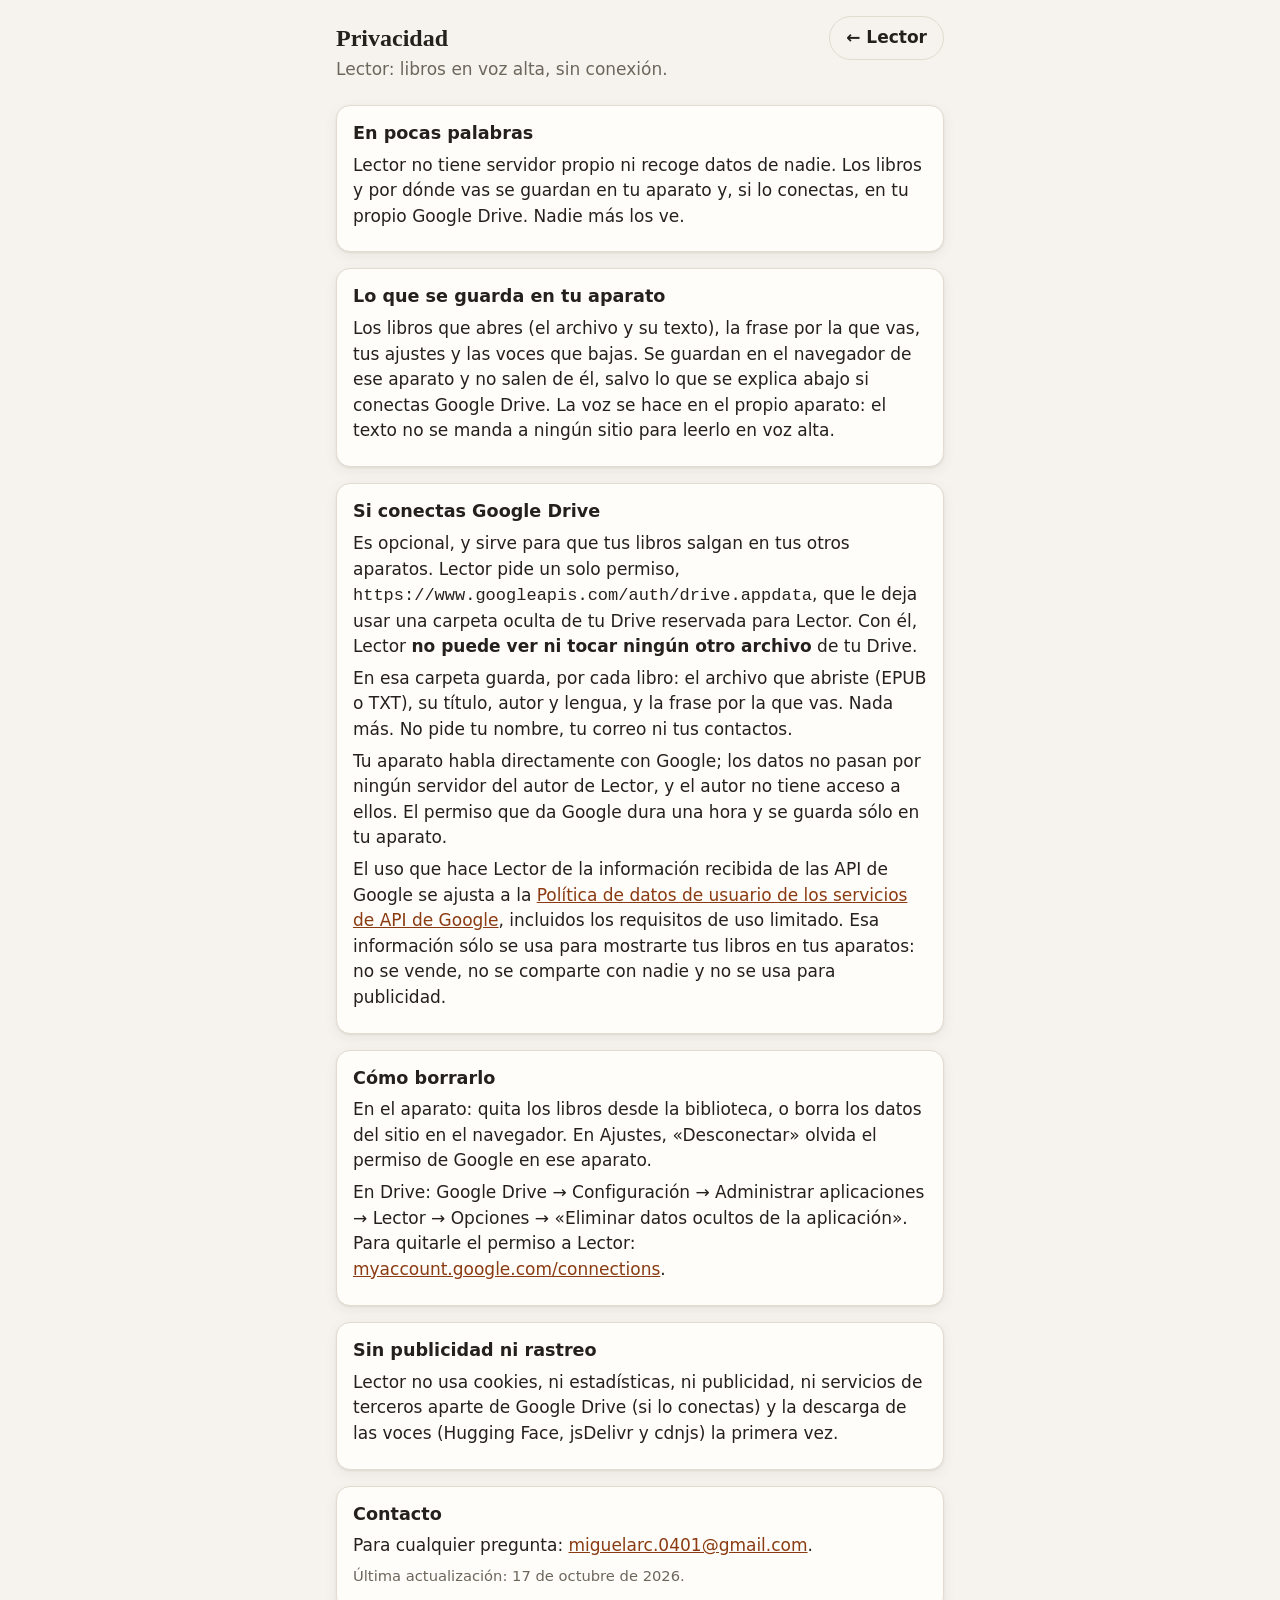
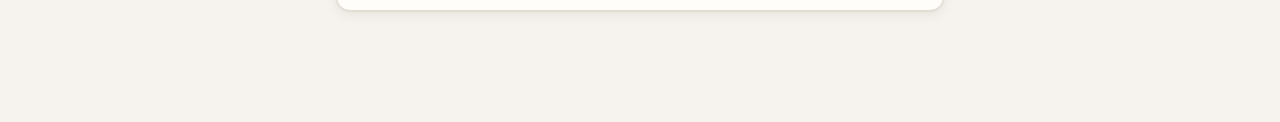
==== app/privacidad.html @ 2fb857d0 "Pagina de privacidad, para publicar la app en Google Cloud Co-Authored-By: Claude Opus 5.5 <noreply@" ====
<!doctype html>
<html lang="es">
<head>
  <meta charset="utf-8">
  <meta name="viewport" content="width=device-width, initial-scale=1, viewport-fit=cover">
  <meta name="theme-color" content="#8a3b12">
  <title>Lector · Privacidad</title>
  <link rel="icon" href="icono.svg" type="image/svg+xml">
  <link rel="stylesheet" href="estilos.css">
  <style>code { overflow-wrap: anywhere; } .portadilla .boton { white-space: nowrap; }</style>
</head>
<body>
<main>
  <header class="portadilla"><div><h1>Privacidad</h1>
    <p class="sub">Lector: libros en voz alta, sin conexión.</p></div>
    <a class="boton" href="./">← Lector</a></header>

  <section class="tarjeta">
    <h2>En pocas palabras</h2>
    <p>Lector no tiene servidor propio ni recoge datos de nadie. Los libros y por
      dónde vas se guardan en tu aparato y, si lo conectas, en tu propio Google
      Drive. Nadie más los ve.</p>
  </section>

  <section class="tarjeta">
    <h2>Lo que se guarda en tu aparato</h2>
    <p>Los libros que abres (el archivo y su texto), la frase por la que vas, tus
      ajustes y las voces que bajas. Se guardan en el navegador de ese aparato y
      no salen de él, salvo lo que se explica abajo si conectas Google Drive.
      La voz se hace en el propio aparato: el texto no se manda a ningún sitio
      para leerlo en voz alta.</p>
  </section>

  <section class="tarjeta">
    <h2>Si conectas Google Drive</h2>
    <p>Es opcional, y sirve para que tus libros salgan en tus otros aparatos.
      Lector pide un solo permiso,
      <code>https://www.googleapis.com/auth/drive.appdata</code>, que le deja
      usar una carpeta oculta de tu Drive reservada para Lector. Con él,
      Lector <b>no puede ver ni tocar ningún otro archivo</b> de tu Drive.</p>
    <p>En esa carpeta guarda, por cada libro: el archivo que abriste (EPUB o
      TXT), su título, autor y lengua, y la frase por la que vas. Nada más. No
      pide tu nombre, tu correo ni tus contactos.</p>
    <p>Tu aparato habla directamente con Google; los datos no pasan por ningún
      servidor del autor de Lector, y el autor no tiene acceso a ellos. El
      permiso que da Google dura una hora y se guarda sólo en tu aparato.</p>
    <p>El uso que hace Lector de la información recibida de las API de Google
      se ajusta a la
      <a href="https://developers.google.com/terms/api-services-user-data-policy">Política
      de datos de usuario de los servicios de API de Google</a>, incluidos los
      requisitos de uso limitado. Esa información sólo se usa para mostrarte
      tus libros en tus aparatos: no se vende, no se comparte con nadie y no se
      usa para publicidad.</p>
  </section>

  <section class="tarjeta">
    <h2>Cómo borrarlo</h2>
    <p>En el aparato: quita los libros desde la biblioteca, o borra los datos del
      sitio en el navegador. En Ajustes, «Desconectar» olvida el permiso de
      Google en ese aparato.</p>
    <p>En Drive: Google Drive → Configuración → Administrar aplicaciones →
      Lector → Opciones → «Eliminar datos ocultos de la aplicación». Para
      quitarle el permiso a Lector:
      <a href="https://myaccount.google.com/connections">myaccount.google.com/connections</a>.</p>
  </section>

  <section class="tarjeta">
    <h2>Sin publicidad ni rastreo</h2>
    <p>Lector no usa cookies, ni estadísticas, ni publicidad, ni servicios de
      terceros aparte de Google Drive (si lo conectas) y la descarga de las voces
      (Hugging Face, jsDelivr y cdnjs) la primera vez.</p>
  </section>

  <section class="tarjeta">
    <h2>Contacto</h2>
    <p>Para cualquier pregunta: <a href="mailto:miguelarc.0401@gmail.com">miguelarc.0401@gmail.com</a>.</p>
    <p class="nota">Última actualización: 17 de octubre de 2026.</p>
  </section>
</main>
</body>
</html>
---- app/estilos.css ----
/* Lector — estilos comunes. Pensados para el teléfono primero: mandos
 * grandes, una columna, y el texto que suena bien a la vista. */

:root {
  --fondo: #f6f3ee;
  --papel: #fffdf9;
  --tinta: #24211d;
  --tenue: #6d665c;
  --linea: #e2dbd0;
  --acento: #8a3b12;
  --acento-suave: #f3e3d6;
  --bien: #2e6b3a;
  --mal: #a1301f;
  --sombra: 0 1px 2px rgba(40, 30, 20, .08), 0 4px 14px rgba(40, 30, 20, .06);
  color-scheme: light;
}

@media (prefers-color-scheme: dark) {
  :root:not([data-theme="light"]) {
    --fondo: #171513;
    --papel: #211e1b;
    --tinta: #ece6dc;
    --tenue: #a39a8d;
    --linea: #3a352f;
    --acento: #e59a68;
    --acento-suave: #3b2a1f;
    --bien: #7cc28a;
    --mal: #f08a78;
    --sombra: none;
    color-scheme: dark;
  }
}

:root[data-theme="dark"] {
  --fondo: #171513;
  --papel: #211e1b;
  --tinta: #ece6dc;
  --tenue: #a39a8d;
  --linea: #3a352f;
  --acento: #e59a68;
  --acento-suave: #3b2a1f;
  --bien: #7cc28a;
  --mal: #f08a78;
  --sombra: none;
  color-scheme: dark;
}

* { box-sizing: border-box; }

html { -webkit-text-size-adjust: 100%; }

body {
  margin: 0;
  background: var(--fondo);
  color: var(--tinta);
  font: 17px/1.5 system-ui, -apple-system, "Segoe UI", Roboto, sans-serif;
}

main {
  max-width: 40rem;
  margin: 0 auto;
  padding: 1rem 1rem 6rem;
}

h1 {
  font: 600 1.5rem/1.2 Georgia, "Times New Roman", serif;
  margin: .5rem 0 .25rem;
}

h2 {
  font: 600 1.1rem/1.3 system-ui, sans-serif;
  margin: 0 0 .5rem;
}

p { margin: .4rem 0; }

a { color: var(--acento); }

.sub { color: var(--tenue); margin-top: 0; }

.tarjeta {
  background: var(--papel);
  border: 1px solid var(--linea);
  border-radius: 14px;
  padding: 1rem;
  margin: 1rem 0;
  box-shadow: var(--sombra);
}

.nota { color: var(--tenue); font-size: .92rem; }

label.campo {
  display: block;
  font-size: .9rem;
  color: var(--tenue);
  margin: .6rem 0 .2rem;
}

select, textarea, input[type="text"] {
  width: 100%;
  font: inherit;
  color: inherit;
  background: var(--fondo);
  border: 1px solid var(--linea);
  border-radius: 10px;
  padding: .55rem .7rem;
}

textarea { min-height: 7rem; resize: vertical; }

.botones {
  display: flex;
  flex-wrap: wrap;
  gap: .5rem;
  margin-top: .75rem;
}

button, a.boton, label.boton {
  display: inline-flex;
  align-items: center;
  text-decoration: none;
  font: inherit;
  font-weight: 600;
  min-height: 44px;
  padding: .5rem 1rem;
  border-radius: 999px;
  border: 1px solid var(--linea);
  background: var(--fondo);
  color: var(--tinta);
  cursor: pointer;
}

button.principal, a.boton.principal, label.boton.principal {
  background: var(--acento);
  border-color: var(--acento);
  color: var(--papel);
}

button:disabled { opacity: .45; cursor: default; }

button:focus-visible, select:focus-visible, textarea:focus-visible {
  outline: 3px solid var(--acento);
  outline-offset: 2px;
}

.barra {
  height: 8px;
  border-radius: 4px;
  background: var(--linea);
  overflow: hidden;
  margin: .5rem 0;
}

.barra > div {
  height: 100%;
  width: 0;
  background: var(--acento);
  transition: width .2s;
}

.ahora {
  font: 1.15rem/1.55 Georgia, "Times New Roman", serif;
  background: var(--acento-suave);
  border-radius: 10px;
  padding: .75rem .9rem;
  margin: .75rem 0;
  min-height: 3.2em;
}

.cifras {
  display: grid;
  grid-template-columns: repeat(2, minmax(0, 1fr));
  gap: .5rem;
  margin: .5rem 0;
}

.cifra {
  border: 1px solid var(--linea);
  border-radius: 10px;
  padding: .5rem .65rem;
}

.cifra b {
  display: block;
  font-size: 1.15rem;
  font-variant-numeric: tabular-nums;
}

.cifra span { color: var(--tenue); font-size: .82rem; }

.bien { color: var(--bien); }
.mal { color: var(--mal); }

.romanos { list-style: none; padding: 0; margin: 0; font-size: .95rem; }
.romanos li { padding: .35rem 0; border-bottom: 1px solid var(--linea); cursor: pointer; }

pre.informe {
  white-space: pre-wrap;
  word-break: break-word;
  font: .85rem/1.45 ui-monospace, "Cascadia Mono", Consolas, monospace;
  background: var(--fondo);
  border: 1px solid var(--linea);
  border-radius: 10px;
  padding: .75rem;
  margin: .5rem 0;
}

ol.pasos { padding-left: 1.3rem; margin: .4rem 0; }
ol.pasos li { margin: .2rem 0; }

[hidden] { display: none !important; }

/* ------------------------------------------------------------- la app */

input[type="text"]:focus-visible, a.boton:focus-visible {
  outline: 3px solid var(--acento);
  outline-offset: 2px;
}

button.icono, a.boton.icono {
  min-width: 44px;
  justify-content: center;
  padding: .5rem;
  font-size: 1.2rem;
  line-height: 1;
}

label.boton { cursor: pointer; }

.portadilla {
  display: flex;
  align-items: flex-start;
  justify-content: space-between;
  gap: .75rem;
}

/* La biblioteca */

.fichas { list-style: none; margin: 1rem 0; padding: 0; }

.ficha {
  display: flex;
  align-items: stretch;
  background: var(--papel);
  border: 1px solid var(--linea);
  border-radius: 14px;
  margin: .6rem 0;
  box-shadow: var(--sombra);
  overflow: hidden;
}

.ficha a.libro {
  flex: 1;
  min-width: 0;
  display: flex;
  gap: .8rem;
  padding: .7rem;
  color: inherit;
  text-decoration: none;
}

.tapa {
  flex: none;
  width: 56px;
  height: 80px;
  border-radius: 6px;
  overflow: hidden;
  background: var(--acento-suave);
  display: grid;
  place-items: center;
  color: var(--acento);
  font: 600 1.6rem Georgia, serif;
}

.tapa img { width: 100%; height: 100%; object-fit: cover; }

.datos { min-width: 0; display: flex; flex-direction: column; }
.datos b { overflow-wrap: anywhere; }
.datos .barra { height: 5px; margin: .4rem 0 .2rem; }

.vivo { color: var(--acento); font-weight: 600; }

.ficha .quita {
  border: 0;
  border-left: 1px solid var(--linea);
  border-radius: 0;
  background: none;
  color: var(--tenue);
  font-size: 1.3rem;
  min-width: 48px;
  justify-content: center;
}

/* La nube, debajo de «Abrir un libro» */

.nube {
  display: flex;
  align-items: center;
  justify-content: space-between;
  gap: .6rem;
  margin: .4rem 0;
}
.nube span { font-size: .92rem; }
.nube button { flex: none; }
.nube[hidden] { display: none; }

/* El libro */

.cabeza {
  position: sticky;
  top: 0;
  z-index: 2;
  display: flex;
  align-items: center;
  gap: .5rem;
  padding: .5rem .75rem;
  padding-top: max(.5rem, env(safe-area-inset-top));
  background: var(--fondo);
  border-bottom: 1px solid var(--linea);
}

.cabeza .rotulos {
  flex: 1;
  min-width: 0;
  display: flex;
  flex-direction: column;
  line-height: 1.25;
}

.cabeza .rotulos > * {
  white-space: nowrap;
  overflow: hidden;
  text-overflow: ellipsis;
}

main.lectura { padding-bottom: 9rem; }

.texto {
  font: 1.15rem/1.65 Georgia, "Times New Roman", serif;
  hyphens: auto;
  -webkit-tap-highlight-color: transparent;
}

.texto p { margin: 0 0 .9em; cursor: pointer; }

.texto h2, .texto h3, .texto h4 {
  font-family: Georgia, "Times New Roman", serif;
  line-height: 1.3;
  margin: 1.6em 0 .7em;
  cursor: pointer;
}

.texto h2 { font-size: 1.45rem; text-align: center; }
.texto h3 { font-size: 1.25rem; }
.texto h4 { font-size: 1.1rem; }

/* Las notas al pie, detrás del párrafo que las llama: más pequeñas y al
 * margen, como en el libro. Sólo se ven cuando se leen. */
.texto p.nota-pie {
  font-size: .85em;
  line-height: 1.5;
  color: var(--tenue);
  margin: -.4em 0 .9em .9em;
  padding-left: .7em;
  border-left: 2px solid var(--linea);
}

.cabeza .boton[aria-pressed="true"] {
  background: var(--acento-suave);
  border-color: var(--acento);
}

.texto [data-i] {
  scroll-margin-top: 5rem;
  border-radius: 4px;
  transition: box-shadow .2s;
}

.texto .sonando { box-shadow: -.6rem 0 0 -.35rem var(--acento); }

::highlight(suena) {
  background-color: var(--acento-suave);
  color: var(--tinta);
}

button.tramo {
  display: flex;
  width: 100%;
  justify-content: center;
  margin: 1.5rem 0;
  border-radius: 12px;
  font-weight: 500;
  color: var(--acento);
}

.mandos {
  position: fixed;
  left: 0;
  right: 0;
  bottom: 0;
  z-index: 2;
  background: var(--papel);
  border-top: 1px solid var(--linea);
  padding: .4rem 1rem;
  padding-bottom: max(.6rem, env(safe-area-inset-bottom));
  text-align: center;
}

.mandos p { margin: 0 0 .3rem; min-height: 1.2em; font-size: .88rem; }
.mandos p:empty { display: none; }

.mandos .fila {
  display: flex;
  justify-content: center;
  align-items: center;
  gap: 1.5rem;
}

.mandos button {
  min-width: 52px;
  min-height: 52px;
  justify-content: center;
  font-size: 1.2rem;
}

.mandos button.grande {
  min-width: 64px;
  min-height: 64px;
  font-size: 1.5rem;
}

button.flota {
  position: fixed;
  left: 50%;
  transform: translateX(-50%);
  bottom: 7.5rem;
  z-index: 3;
  box-shadow: var(--sombra);
}

/* Los diálogos */

dialog {
  width: min(32rem, calc(100vw - 2rem));
  border: 1px solid var(--linea);
  border-radius: 16px;
  background: var(--papel);
  color: var(--tinta);
  padding: 1.1rem;
}

dialog::backdrop { background: rgba(20, 15, 10, .45); }
dialog form[method="dialog"] { margin: 0; }

dialog.hoja {
  width: min(36rem, 100vw);
  max-width: 100vw;
  max-height: 85vh;
  margin: auto auto 0;
  border-radius: 16px 16px 0 0;
  padding: 0;
  display: none;
  flex-direction: column;
}

dialog.hoja[open] { display: flex; }

.hoja-cabeza {
  display: flex;
  align-items: center;
  justify-content: space-between;
  padding: .6rem .6rem .4rem 1.1rem;
  border-bottom: 1px solid var(--linea);
}

.hoja-cabeza h2 { margin: 0; }

.indice {
  overflow-y: auto;
  padding: .4rem .6rem 1.2rem;
}

.indice ul { list-style: none; margin: 0; padding: 0; }
.indice ul ul { padding-left: 1.1rem; }

.indice button {
  width: 100%;
  min-height: 44px;
  border: 0;
  border-radius: 8px;
  background: none;
  font-weight: 400;
  text-align: left;
  padding: .4rem .5rem;
}

.indice button.actual {
  background: var(--acento-suave);
  font-weight: 600;
}

.indice summary {
  display: flex;
  align-items: center;
  list-style: none;
  cursor: pointer;
}

.indice summary::-webkit-details-marker { display: none; }

.indice summary::after {
  content: "▸";
  flex: none;
  width: 2.5rem;
  text-align: center;
  color: var(--tenue);
}

.indice details[open] > summary::after { content: "▾"; }

/* Ajustes */

.lengua + .lengua {
  border-top: 1px solid var(--linea);
  margin-top: .8rem;
  padding-top: .2rem;
}
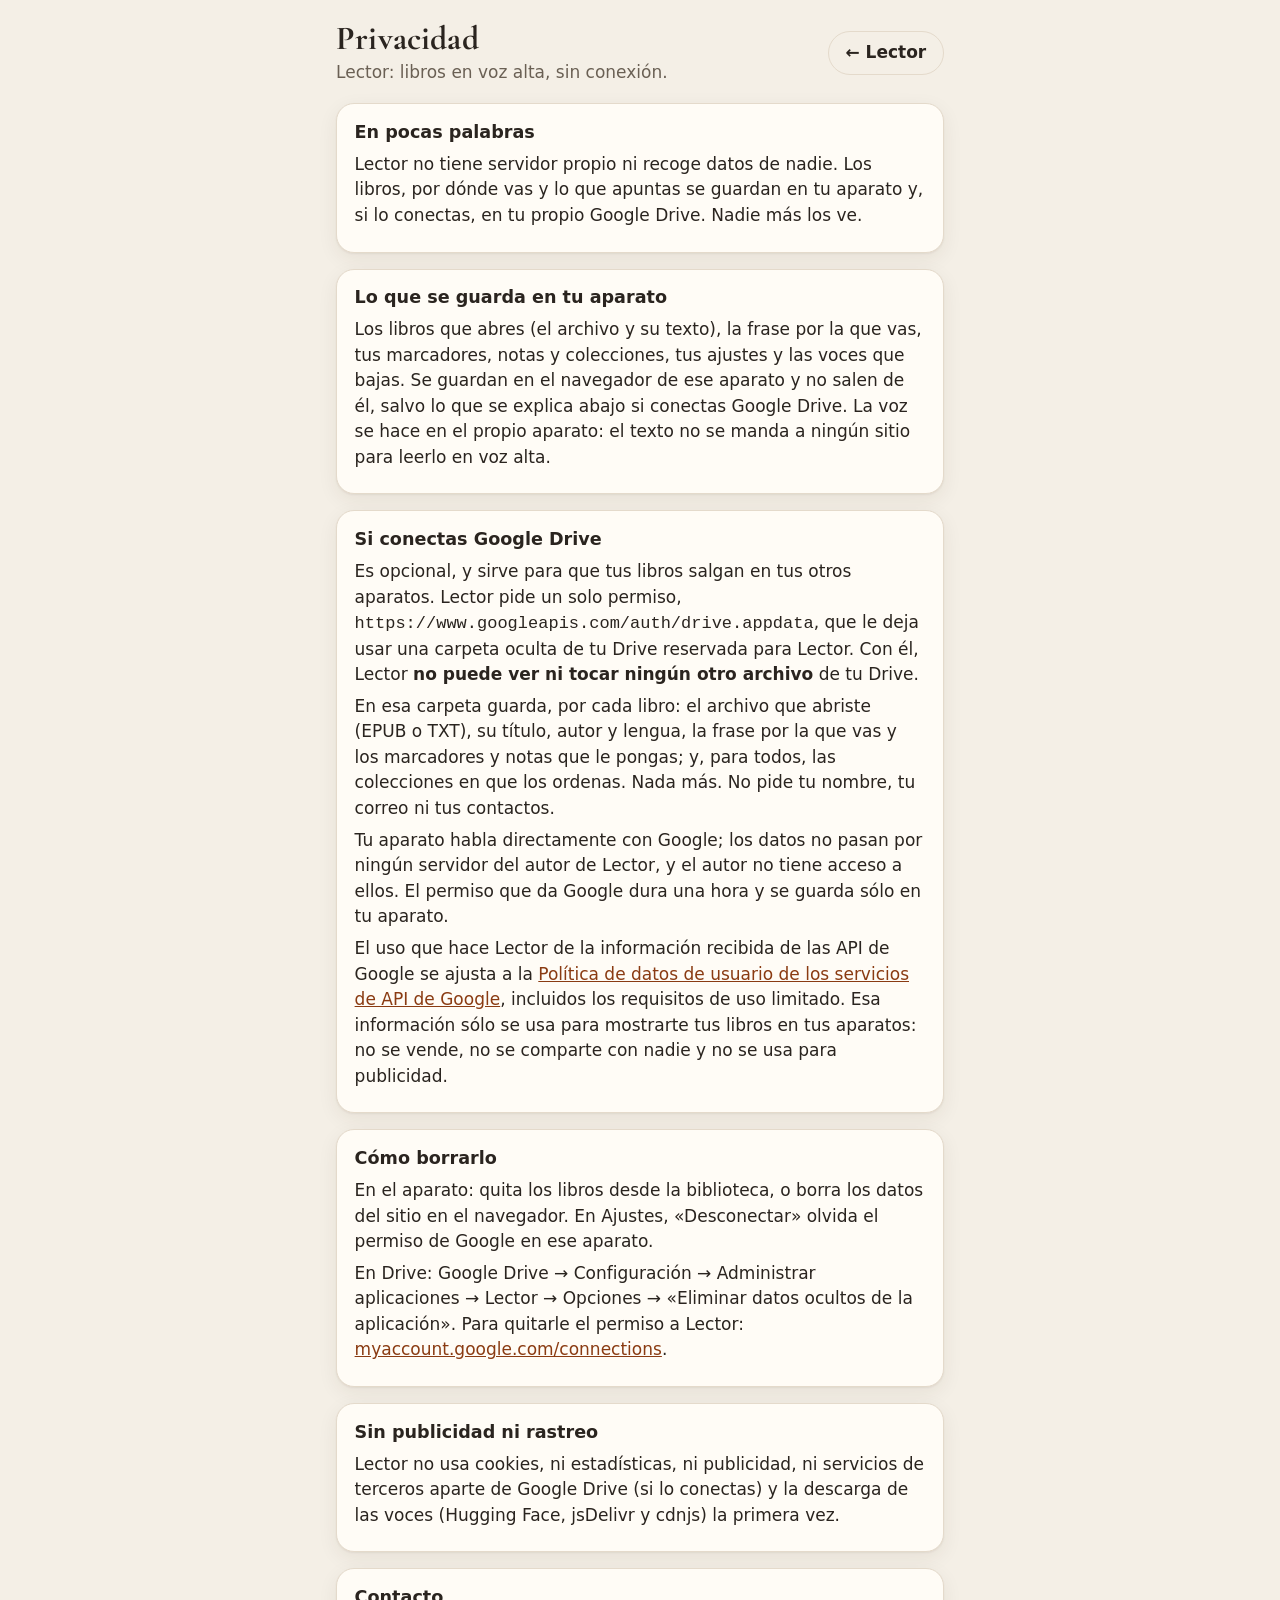
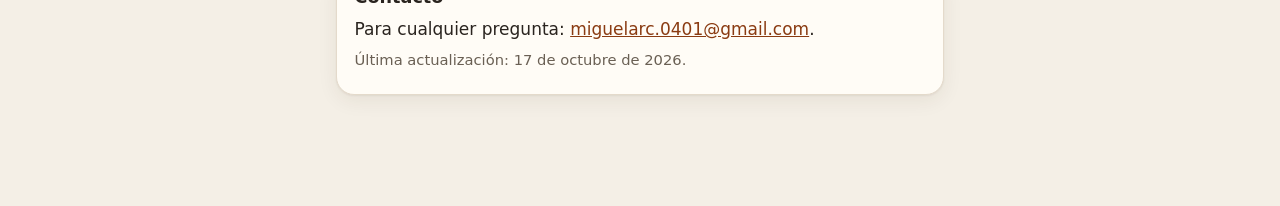
==== commit 4357488e: "Actualizo Lector (2026-10-25 17:48)" ====
--- a/app/privacidad.html
+++ b/app/privacidad.html
@@ -17,15 +17,15 @@
 
   <section class="tarjeta">
     <h2>En pocas palabras</h2>
-    <p>Lector no tiene servidor propio ni recoge datos de nadie. Los libros y por
-      dónde vas se guardan en tu aparato y, si lo conectas, en tu propio Google
-      Drive. Nadie más los ve.</p>
+    <p>Lector no tiene servidor propio ni recoge datos de nadie. Los libros, por
+      dónde vas y lo que apuntas se guardan en tu aparato y, si lo conectas, en
+      tu propio Google Drive. Nadie más los ve.</p>
   </section>
 
   <section class="tarjeta">
     <h2>Lo que se guarda en tu aparato</h2>
     <p>Los libros que abres (el archivo y su texto), la frase por la que vas, tus
-      ajustes y las voces que bajas. Se guardan en el navegador de ese aparato y
+      marcadores, notas y colecciones, tus ajustes y las voces que bajas. Se guardan en el navegador de ese aparato y
       no salen de él, salvo lo que se explica abajo si conectas Google Drive.
       La voz se hace en el propio aparato: el texto no se manda a ningún sitio
       para leerlo en voz alta.</p>
@@ -39,8 +39,9 @@
       usar una carpeta oculta de tu Drive reservada para Lector. Con él,
       Lector <b>no puede ver ni tocar ningún otro archivo</b> de tu Drive.</p>
     <p>En esa carpeta guarda, por cada libro: el archivo que abriste (EPUB o
-      TXT), su título, autor y lengua, y la frase por la que vas. Nada más. No
-      pide tu nombre, tu correo ni tus contactos.</p>
+      TXT), su título, autor y lengua, la frase por la que vas y los marcadores
+      y notas que le pongas; y, para todos, las colecciones en que los ordenas.
+      Nada más. No pide tu nombre, tu correo ni tus contactos.</p>
     <p>Tu aparato habla directamente con Google; los datos no pasan por ningún
       servidor del autor de Lector, y el autor no tiene acceso a ellos. El
       permiso que da Google dura una hora y se guarda sólo en tu aparato.</p>
--- a/app/estilos.css
+++ b/app/estilos.css
@@ -1,47 +1,164 @@
 /* Lector — estilos comunes. Pensados para el teléfono primero: mandos
- * grandes, una columna, y el texto que suena bien a la vista. */
-
+ * grandes, una columna, y el texto que suena bien a la vista.
+ *
+ * El aire es el de una biblioteca antigua: papel, tinta, el rojo de cuero
+ * de la tapa (el del icono) y un hilo de oro para los adornos. */
+
+/* Las letras van dentro de la app (fuentes/LEEME.txt), para que se vean
+ * igual sin conexión: Literata para leer, Cormorant Garamond para los
+ * títulos y las tapas. Sólo el alfabeto latino; lo demás lo pone el sistema. */
+@font-face {
+  font-family: "Literata";
+  src: url("fuentes/literata.woff2") format("woff2");
+  font-weight: 300 700;
+  font-style: normal;
+  font-display: swap;
+  unicode-range: U+0000-00FF, U+0131, U+0152-0153, U+02BB-02BC, U+02C6, U+02DA, U+02DC,
+    U+0304, U+0308, U+0329, U+2000-206F, U+20AC, U+2122, U+2191, U+2193, U+2212, U+2215,
+    U+FEFF, U+FFFD;
+}
+
+@font-face {
+  font-family: "Cormorant Garamond";
+  src: url("fuentes/cormorant-garamond.woff2") format("woff2");
+  font-weight: 400 700;
+  font-style: normal;
+  font-display: swap;
+  unicode-range: U+0000-00FF, U+0131, U+0152-0153, U+02BB-02BC, U+02C6, U+02DA, U+02DC,
+    U+0304, U+0308, U+0329, U+2000-206F, U+20AC, U+2122, U+2191, U+2193, U+2212, U+2215,
+    U+FEFF, U+FFFD;
+}
+
+/* Los temas: «auto» sigue al teléfono (claro u oscuro); los demás se
+ * eligen en el panel Aa del libro o en Ajustes y valen para toda la app.
+ * `--pagina` es el papel de la hoja que se lee; `--fondo`, el de alrededor. */
 :root {
-  --fondo: #f6f3ee;
-  --papel: #fffdf9;
-  --tinta: #24211d;
-  --tenue: #6d665c;
-  --linea: #e2dbd0;
+  --fondo: #f4efe6;
+  --papel: #fffcf6;
+  --pagina: #fffcf6;
+  --tinta: #2a241f;
+  --tenue: #6a6054;
+  --linea: #e4dacb;
+  --linea-fuerte: #d2c4ae;
   --acento: #8a3b12;
-  --acento-suave: #f3e3d6;
+  --acento-hondo: #6d2c0c;
+  --acento-suave: #f4e3d3;
+  --sobre-acento: #fffaf3;
+  --oro: #a7792e;
+  --resalte: rgba(205, 120, 48, .24);
+  --subrayado: rgba(214, 168, 52, .26);
+  --pliegue: rgba(70, 45, 20, .10);
   --bien: #2e6b3a;
   --mal: #a1301f;
-  --sombra: 0 1px 2px rgba(40, 30, 20, .08), 0 4px 14px rgba(40, 30, 20, .06);
+  --sombra: 0 1px 2px rgba(60, 40, 20, .06), 0 6px 20px rgba(60, 40, 20, .07);
+  --sombra-alta: 0 14px 44px rgba(50, 30, 10, .20), 0 2px 6px rgba(50, 30, 10, .08);
+  --sombra-tapa: 0 1px 2px rgba(30, 15, 5, .22), 0 8px 18px rgba(40, 22, 8, .20);
+  --letra-ui: system-ui, -apple-system, "Segoe UI", Roboto, sans-serif;
+  --letra-libro: "Literata", Georgia, "Noto Serif", "Times New Roman", serif;
+  --letra-titulo: "Cormorant Garamond", "Literata", Georgia, serif;
+  /* la letra del libro, que cambia el panel Aa */
+  --fuente: var(--letra-libro);
+  --fuente-titulo: var(--letra-titulo);
+  --letra: 1.15rem;
+  --interlinea: 1.65;
+  --margen: 1.4rem;
+  --alinea: justify;
   color-scheme: light;
 }
 
 @media (prefers-color-scheme: dark) {
-  :root:not([data-theme="light"]) {
-    --fondo: #171513;
-    --papel: #211e1b;
-    --tinta: #ece6dc;
-    --tenue: #a39a8d;
-    --linea: #3a352f;
-    --acento: #e59a68;
-    --acento-suave: #3b2a1f;
+  :root:not([data-tema]) {
+    --fondo: #14110e;
+    --papel: #1f1b17;
+    --pagina: #1a1713;
+    --tinta: #ece4d6;
+    --tenue: #a99d8c;
+    --linea: #352f29;
+    --linea-fuerte: #4b4239;
+    --acento: #e8a272;
+    --acento-hondo: #f3bb92;
+    --acento-suave: #3a281b;
+    --sobre-acento: #1a1009;
+    --oro: #d1a75c;
+    --resalte: rgba(232, 162, 114, .32);
+    --subrayado: rgba(209, 167, 92, .22);
+    --pliegue: rgba(0, 0, 0, .38);
     --bien: #7cc28a;
     --mal: #f08a78;
-    --sombra: none;
+    --sombra: 0 1px 2px rgba(0, 0, 0, .35);
+    --sombra-alta: 0 14px 44px rgba(0, 0, 0, .55);
+    --sombra-tapa: 0 1px 2px rgba(0, 0, 0, .5), 0 8px 18px rgba(0, 0, 0, .45);
     color-scheme: dark;
   }
 }
 
-:root[data-theme="dark"] {
-  --fondo: #171513;
-  --papel: #211e1b;
-  --tinta: #ece6dc;
-  --tenue: #a39a8d;
-  --linea: #3a352f;
-  --acento: #e59a68;
-  --acento-suave: #3b2a1f;
+:root[data-tema="oscuro"] {
+  --fondo: #14110e;
+  --papel: #1f1b17;
+  --pagina: #1a1713;
+  --tinta: #ece4d6;
+  --tenue: #a99d8c;
+  --linea: #352f29;
+  --linea-fuerte: #4b4239;
+  --acento: #e8a272;
+  --acento-hondo: #f3bb92;
+  --acento-suave: #3a281b;
+  --sobre-acento: #1a1009;
+  --oro: #d1a75c;
+  --resalte: rgba(232, 162, 114, .32);
+  --subrayado: rgba(209, 167, 92, .22);
+  --pliegue: rgba(0, 0, 0, .38);
   --bien: #7cc28a;
   --mal: #f08a78;
+  --sombra: 0 1px 2px rgba(0, 0, 0, .35);
+  --sombra-alta: 0 14px 44px rgba(0, 0, 0, .55);
+  --sombra-tapa: 0 1px 2px rgba(0, 0, 0, .5), 0 8px 18px rgba(0, 0, 0, .45);
+  color-scheme: dark;
+}
+
+/* Sepia, como el papel de un libro viejo */
+:root[data-tema="sepia"] {
+  --fondo: #ece0c6;
+  --papel: #f8eed8;
+  --pagina: #f6ebd3;
+  --tinta: #3b2d1e;
+  --tenue: #6f5d45;
+  --linea: #dbc9a6;
+  --linea-fuerte: #c9b38a;
+  --acento: #8a3b12;
+  --acento-hondo: #6d2c0c;
+  --acento-suave: #ead5b2;
+  --sobre-acento: #fff7e8;
+  --oro: #94671f;
+  --resalte: rgba(170, 95, 30, .22);
+  --subrayado: rgba(176, 128, 26, .22);
+  --pliegue: rgba(80, 50, 15, .12);
+  --sombra: 0 1px 2px rgba(60, 40, 10, .08), 0 6px 20px rgba(60, 40, 10, .08);
+}
+
+/* Noche: negro del todo (gasta menos en las pantallas OLED) y la letra
+ * menos blanca, para leer a oscuras sin deslumbrarse */
+:root[data-tema="noche"] {
+  --fondo: #000;
+  --papel: #0e0d0c;
+  --pagina: #000;
+  --tinta: #bdb3a4;
+  --tenue: #8c8376;
+  --linea: #26231f;
+  --linea-fuerte: #3a352f;
+  --acento: #c98652;
+  --acento-hondo: #dc9c6a;
+  --acento-suave: #2a1d13;
+  --sobre-acento: #000;
+  --oro: #a98348;
+  --resalte: rgba(201, 134, 82, .30);
+  --subrayado: rgba(169, 131, 72, .26);
+  --pliegue: rgba(0, 0, 0, 0);
+  --bien: #6fae7c;
+  --mal: #e07d6c;
   --sombra: none;
+  --sombra-alta: 0 14px 44px rgba(0, 0, 0, .7);
+  --sombra-tapa: 0 1px 2px rgba(0, 0, 0, .6);
   color-scheme: dark;
 }
 
@@ -53,8 +170,12 @@
   margin: 0;
   background: var(--fondo);
   color: var(--tinta);
-  font: 17px/1.5 system-ui, -apple-system, "Segoe UI", Roboto, sans-serif;
-}
+  font: 17px/1.5 var(--letra-ui);
+  -webkit-font-smoothing: antialiased;
+}
+
+/* leyendo, la página es el papel del libro */
+body[data-vista="libro"] { background: var(--pagina); }
 
 main {
   max-width: 40rem;
@@ -63,12 +184,13 @@
 }
 
 h1 {
-  font: 600 1.5rem/1.2 Georgia, "Times New Roman", serif;
+  font: 700 2.1rem/1.05 var(--letra-titulo);
+  letter-spacing: .005em;
   margin: .5rem 0 .25rem;
 }
 
 h2 {
-  font: 600 1.1rem/1.3 system-ui, sans-serif;
+  font: 600 1.1rem/1.3 var(--letra-ui);
   margin: 0 0 .5rem;
 }
 
@@ -81,8 +203,8 @@
 .tarjeta {
   background: var(--papel);
   border: 1px solid var(--linea);
-  border-radius: 14px;
-  padding: 1rem;
+  border-radius: 18px;
+  padding: 1.05rem 1.1rem;
   margin: 1rem 0;
   box-shadow: var(--sombra);
 }
@@ -93,17 +215,31 @@
   display: block;
   font-size: .9rem;
   color: var(--tenue);
-  margin: .6rem 0 .2rem;
+  margin: .6rem 0 .25rem;
 }
 
 select, textarea, input[type="text"] {
   width: 100%;
   font: inherit;
   color: inherit;
-  background: var(--fondo);
+  background-color: var(--fondo);
   border: 1px solid var(--linea);
-  border-radius: 10px;
-  padding: .55rem .7rem;
+  border-radius: 12px;
+  padding: .6rem .75rem;
+  transition: border-color .15s;
+}
+
+select {
+  appearance: none;
+  -webkit-appearance: none;
+  padding-right: 2.4rem;
+  min-height: 46px;
+  background-image: linear-gradient(45deg, transparent 50%, var(--tenue) 50%),
+    linear-gradient(135deg, var(--tenue) 50%, transparent 50%);
+  background-position: calc(100% - 1.15rem) 50%, calc(100% - .8rem) 50%;
+  background-size: .35rem .35rem;
+  background-repeat: no-repeat;
+  cursor: pointer;
 }
 
 textarea { min-height: 7rem; resize: vertical; }
@@ -118,27 +254,44 @@
 button, a.boton, label.boton {
   display: inline-flex;
   align-items: center;
+  gap: .45rem;
   text-decoration: none;
   font: inherit;
   font-weight: 600;
   min-height: 44px;
-  padding: .5rem 1rem;
+  padding: .5rem 1.05rem;
   border-radius: 999px;
   border: 1px solid var(--linea);
   background: var(--fondo);
   color: var(--tinta);
   cursor: pointer;
+  -webkit-tap-highlight-color: transparent;
+  transition: background-color .15s, border-color .15s, color .15s, box-shadow .15s, scale .12s;
+}
+
+/* al tocar, el botón se hunde un poco (con `scale`, que no pisa el
+ * `transform` de los que lo usan para colocarse) */
+button:active:not(:disabled), a.boton:active, label.boton:active { scale: .96; }
+
+@media (hover: hover) {
+  button:hover:not(:disabled), a.boton:hover, label.boton:hover { border-color: var(--linea-fuerte); }
+  button.principal:hover:not(:disabled), a.boton.principal:hover, label.boton.principal:hover {
+    background: var(--acento-hondo);
+    border-color: var(--acento-hondo);
+  }
 }
 
 button.principal, a.boton.principal, label.boton.principal {
   background: var(--acento);
   border-color: var(--acento);
-  color: var(--papel);
+  color: var(--sobre-acento);
+  box-shadow: 0 2px 10px -2px rgba(110, 45, 10, .35);
 }
 
 button:disabled { opacity: .45; cursor: default; }
 
-button:focus-visible, select:focus-visible, textarea:focus-visible {
+button:focus-visible, select:focus-visible, textarea:focus-visible,
+input[type="text"]:focus-visible, a:focus-visible, label.boton:focus-visible {
   outline: 3px solid var(--acento);
   outline-offset: 2px;
 }
@@ -154,14 +307,15 @@
 .barra > div {
   height: 100%;
   width: 0;
-  background: var(--acento);
+  border-radius: inherit;
+  background: linear-gradient(90deg, var(--acento), var(--oro));
   transition: width .2s;
 }
 
 .ahora {
-  font: 1.15rem/1.55 Georgia, "Times New Roman", serif;
+  font: 1.15rem/1.55 var(--letra-libro);
   background: var(--acento-suave);
-  border-radius: 10px;
+  border-radius: 12px;
   padding: .75rem .9rem;
   margin: .75rem 0;
   min-height: 3.2em;
@@ -176,7 +330,7 @@
 
 .cifra {
   border: 1px solid var(--linea);
-  border-radius: 10px;
+  border-radius: 12px;
   padding: .5rem .65rem;
 }
 
@@ -200,7 +354,7 @@
   font: .85rem/1.45 ui-monospace, "Cascadia Mono", Consolas, monospace;
   background: var(--fondo);
   border: 1px solid var(--linea);
-  border-radius: 10px;
+  border-radius: 12px;
   padding: .75rem;
   margin: .5rem 0;
 }
@@ -212,12 +366,20 @@
 
 /* ------------------------------------------------------------- la app */
 
-input[type="text"]:focus-visible, a.boton:focus-visible {
-  outline: 3px solid var(--acento);
-  outline-offset: 2px;
-}
-
-button.icono, a.boton.icono {
+/* Los iconos: trazos de 24×24, del color del texto (app.js, ICONOS) */
+.ico {
+  width: 22px;
+  height: 22px;
+  flex: none;
+  fill: none;
+  stroke: currentColor;
+  stroke-width: 2;
+  stroke-linecap: round;
+  stroke-linejoin: round;
+}
+.ico .lleno { fill: currentColor; stroke: none; }
+
+button.icono, a.boton.icono, label.boton.icono {
   min-width: 44px;
   justify-content: center;
   padding: .5rem;
@@ -229,82 +391,485 @@
 
 .portadilla {
   display: flex;
-  align-items: flex-start;
+  align-items: center;
   justify-content: space-between;
   gap: .75rem;
-}
-
-/* La biblioteca */
-
-.fichas { list-style: none; margin: 1rem 0; padding: 0; }
-
-.ficha {
-  display: flex;
+  margin: .3rem 0 1.1rem;
+}
+.portadilla h1 { margin: 0; }
+.portadilla .sub { margin: .25rem 0 0; }
+
+/* con la flecha de volver delante (Ajustes) */
+.portadilla.vuelta { justify-content: flex-start; align-items: flex-start; }
+.portadilla.vuelta > .boton { margin-top: .1rem; }
+
+/* El sello de la app: el icono, en pequeño */
+.sello { width: 48px; height: 48px; flex: none; border-radius: 13px; box-shadow: var(--sombra-tapa); }
+
+.marca { display: flex; align-items: center; gap: .8rem; min-width: 0; }
+.marca .sub { font-size: .95rem; line-height: 1.35; text-wrap: balance; }
+
+/* Las ondas de la voz que suena (biblioteca): se mueven mientras dice */
+.ondas {
+  display: inline-flex;
+  align-items: flex-end;
+  gap: 2px;
+  height: .85em;
+  margin-right: .4em;
+  vertical-align: -.05em;
+}
+.ondas i {
+  width: 3px;
+  height: 45%;
+  border-radius: 1.5px;
+  background: currentColor;
+  animation: onda .9s ease-in-out infinite alternate;
+}
+.ondas i:nth-child(2) { animation-delay: -.45s; }
+.ondas i:nth-child(3) { animation-delay: -.7s; }
+body:not(.diciendo) .ondas i { animation-play-state: paused; }
+@keyframes onda { from { height: 22%; } to { height: 100%; } }
+
+/* ------------------------------------------------------- la biblioteca */
+
+/* en la tableta o la computadora, más ancha: caben más libros en cada estante */
+main.biblioteca { max-width: 58rem; padding-top: max(1rem, env(safe-area-inset-top)); }
+
+/* La tapa de un libro: su portada, o una de tela con el título en oro si
+ * no la trae. Se dibuja con el lomo a la izquierda, como un libro de verdad.
+ * Las medidas de dentro van en cqi: crecen con la tapa. */
+.tapa {
+  position: relative;
+  flex: none;
+  width: 56px;
+  height: 84px;
+  border-radius: 3px 7px 7px 3px;
+  overflow: hidden;
+  background: var(--acento-suave);
+  box-shadow: var(--sombra-tapa);
+  container-type: inline-size;
+}
+.tapa img { width: 100%; height: 100%; object-fit: cover; display: block; }
+.tapa::after {
+  content: "";
+  position: absolute;
+  inset: 0;
+  pointer-events: none;
+  border-radius: inherit;
+  background: linear-gradient(90deg, rgba(0, 0, 0, .30) 0, rgba(0, 0, 0, .10) 2.5%,
+    rgba(255, 255, 255, .22) 4%, rgba(255, 255, 255, 0) 8%, rgba(0, 0, 0, 0) 94%, rgba(0, 0, 0, .10) 100%);
+  box-shadow: inset 0 0 0 1px rgba(0, 0, 0, .08);
+}
+
+.tapa.hecha {
+  display: flex;
+  flex-direction: column;
+  align-items: center;
+  justify-content: center;
+  padding: 0;
+  background: radial-gradient(120% 80% at 30% 10%, rgba(255, 255, 255, .14), transparent 60%),
+    radial-gradient(90% 60% at 80% 100%, rgba(0, 0, 0, .25), transparent 70%), var(--tela, #6e2318);
+  color: var(--dorado, #d9b06a);
+  text-align: center;
+}
+/* el filete de oro, doble */
+.tapa.hecha::before {
+  content: "";
+  position: absolute;
+  inset: 6cqi 6cqi 6cqi 10cqi;
+  border: 1px solid currentColor;
+  box-shadow: inset 0 0 0 2.5cqi var(--tela, #6e2318), inset 0 0 0 calc(2.5cqi + 1px) currentColor;
+  border-radius: 2px;
+  opacity: .75;
+  pointer-events: none;
+}
+/* (los márgenes, en los hijos: los cqi de la propia tapa no serían los suyos) */
+.t-titulo, .t-autor { padding: 0 12cqi 0 15cqi; }
+.t-titulo {
+  font: 600 1rem/1.05 var(--letra-titulo);
+  font-size: 13.5cqi;
+  display: -webkit-box;
+  -webkit-line-clamp: 5;
+  -webkit-box-orient: vertical;
+  overflow: hidden;
+  text-wrap: balance;
+  overflow-wrap: anywhere;
+  text-shadow: 0 1px 0 rgba(0, 0, 0, .35);
+}
+.t-orla {
+  position: relative;
+  width: 30cqi;
+  height: 1px;
+  margin: 7cqi 0;
+  background: linear-gradient(90deg, transparent, currentColor 30%, currentColor 70%, transparent);
+  flex: none;
+}
+.t-orla::after {
+  content: "";
+  position: absolute;
+  left: 50%;
+  top: 50%;
+  width: 3.5cqi;
+  height: 3.5cqi;
+  background: currentColor;
+  transform: translate(-50%, -50%) rotate(45deg);
+}
+.t-autor {
+  font: 600 .6rem/1.25 var(--letra-ui);
+  font-size: 6cqi;
+  letter-spacing: .12em;
+  text-transform: uppercase;
+  opacity: .9;
+  display: -webkit-box;
+  -webkit-line-clamp: 2;
+  -webkit-box-orient: vertical;
+  overflow: hidden;
+}
+@container (max-width: 110px) {
+  .t-autor { display: none; }
+  .t-orla { margin-bottom: 0; }
+}
+
+/* lo que suena, en una chapa encima de la tapa */
+.tapa .chapa {
+  position: absolute;
+  left: 8%;
+  bottom: 6%;
+  z-index: 1;
+  display: inline-flex;
+  align-items: center;
+  padding: .2rem .55rem .2rem .45rem;
+  border-radius: 999px;
+  background: var(--acento);
+  color: var(--sobre-acento);
+  font: 600 .72rem/1.3 var(--letra-ui);
+  box-shadow: 0 2px 8px rgba(0, 0, 0, .3);
+}
+
+/* El último que se abrió, en grande, para seguir con un toque */
+.seguir {
+  position: relative;
+  display: flex;
+  gap: 1.1rem;
   align-items: stretch;
+  overflow: hidden;
+  background: radial-gradient(130% 120% at 0% 0%, var(--acento-suave) 0%, transparent 62%), var(--papel);
+  border: 1px solid var(--linea);
+  border-radius: 24px;
+  padding: 1.1rem;
+  margin: 0 0 1.2rem;
+  box-shadow: var(--sombra);
+  color: inherit;
+  text-decoration: none;
+  -webkit-tap-highlight-color: transparent;
+  transition: box-shadow .2s, border-color .2s;
+}
+.seguir:active { border-color: var(--linea-fuerte); }
+@media (hover: hover) { .seguir:hover { box-shadow: var(--sombra-alta); } }
+.seguir .tapa { width: 100px; height: 150px; border-radius: 4px 9px 9px 4px; }
+.seguir .datos {
+  flex: 1;
+  min-width: 0;
+  display: flex;
+  flex-direction: column;
+  gap: .2rem;
+}
+.seguir .rotulo {
+  display: inline-flex;
+  align-items: center;
+  font-size: .72rem;
+  letter-spacing: .14em;
+  text-transform: uppercase;
+  color: var(--acento);
+  font-weight: 700;
+}
+.seguir b {
+  font: 700 1.45rem/1.08 var(--letra-titulo);
+  overflow-wrap: anywhere;
+  display: -webkit-box;
+  -webkit-line-clamp: 3;
+  -webkit-box-orient: vertical;
+  overflow: hidden;
+}
+.seguir .autor { margin: 0; font-size: .85rem; }
+.seguir .donde {
+  font: italic 400 .9rem/1.35 var(--letra-libro);
+  color: var(--tenue);
+  display: -webkit-box;
+  -webkit-line-clamp: 2;
+  -webkit-box-orient: vertical;
+  overflow: hidden;
+}
+.seguir .pie {
+  display: flex;
+  align-items: center;
+  gap: .55rem;
+  margin-top: auto;
+  padding-top: .45rem;
+  font-size: .78rem;
+  color: var(--tenue);
+  font-variant-numeric: tabular-nums;
+  white-space: nowrap;
+}
+.seguir .pie .barra { flex: 1; height: 5px; margin: 0; }
+.seguir .boton {
+  display: inline-flex;
+  align-items: center;
+  gap: .4rem;
+  align-self: flex-start;
+  min-height: 40px;
+  margin-top: .6rem;
+  padding: .35rem 1.1rem .35rem .85rem;
+  border-radius: 999px;
+  background: var(--acento);
+  color: var(--sobre-acento);
+  font-weight: 600;
+  box-shadow: 0 2px 10px -2px rgba(110, 45, 10, .4);
+}
+.seguir .boton .ico { width: 18px; height: 18px; }
+
+/* La línea de la nube */
+.nube {
+  display: flex;
+  align-items: center;
+  gap: .6rem;
+  margin: 0 0 1rem;
+  padding: .45rem .45rem .45rem .85rem;
   background: var(--papel);
   border: 1px solid var(--linea);
-  border-radius: 14px;
-  margin: .6rem 0;
-  box-shadow: var(--sombra);
-  overflow: hidden;
-}
-
+  border-radius: 16px;
+}
+.nube > .ico { color: var(--acento); width: 20px; height: 20px; }
+.nube span { flex: 1; min-width: 0; font-size: .88rem; line-height: 1.35; }
+.nube button { flex: none; min-height: 40px; padding: .35rem .85rem; font-size: .88rem; }
+.nube button .ico { width: 18px; height: 18px; }
+.nube[hidden] { display: none; }
+
+/* La estantería */
+.estante-cabeza {
+  display: flex;
+  align-items: center;
+  justify-content: space-between;
+  gap: .6rem;
+  margin: 1.6rem 0 0;
+}
+.biblio-titulo {
+  display: flex;
+  align-items: baseline;
+  gap: .5rem;
+  margin: 0;
+  font: 700 1.7rem/1.1 var(--letra-titulo);
+}
+.biblio-titulo span {
+  font: 600 .78rem/1 var(--letra-ui);
+  color: var(--tenue);
+  background: var(--papel);
+  border: 1px solid var(--linea);
+  border-radius: 999px;
+  padding: .22rem .5rem;
+  font-variant-numeric: tabular-nums;
+}
+.estante-cabeza .boton { min-height: 42px; padding: .4rem 1rem .4rem .75rem; font-size: .92rem; }
+.estante-cabeza .boton .ico { width: 19px; height: 19px; }
+#importa-estado { margin: .3rem 0 0; font-size: .85rem; }
+
+.estante {
+  list-style: none;
+  margin: 1.1rem 0 0;
+  padding: 0;
+  display: grid;
+  grid-template-columns: repeat(auto-fill, minmax(min(140px, 40%), 1fr));
+  gap: 1.5rem 1.05rem;
+}
+
+.ficha { display: flex; flex-direction: column; min-width: 0; }
 .ficha a.libro {
-  flex: 1;
-  min-width: 0;
-  display: flex;
-  gap: .8rem;
-  padding: .7rem;
+  display: flex;
+  flex-direction: column;
+  gap: .12rem;
   color: inherit;
   text-decoration: none;
-}
-
-.tapa {
+  -webkit-tap-highlight-color: transparent;
+  border-radius: 8px;
+}
+.ficha .tapa {
+  width: 100%;
+  height: auto;
+  aspect-ratio: 2 / 3;
+  margin-bottom: .6rem;
+  transition: transform .2s cubic-bezier(.2, .8, .2, 1), box-shadow .2s;
+}
+.ficha a.libro:active .tapa { transform: translateY(1px) scale(.985); }
+@media (hover: hover) {
+  .ficha a.libro:hover .tapa { transform: translateY(-4px) rotate(-.6deg); box-shadow: var(--sombra-alta); }
+}
+.ficha-titulo {
+  font: 700 1.12rem/1.15 var(--letra-titulo);
+  overflow-wrap: anywhere;
+  display: -webkit-box;
+  -webkit-line-clamp: 2;
+  -webkit-box-orient: vertical;
+  overflow: hidden;
+}
+.ficha-autor {
+  color: var(--tenue);
+  font-size: .8rem;
+  white-space: nowrap;
+  overflow: hidden;
+  text-overflow: ellipsis;
+}
+.ficha-pie {
+  display: flex;
+  align-items: center;
+  gap: .45rem;
+  margin-top: auto;
+  padding-top: .35rem;
+}
+.ficha-pie .barra { flex: 1; height: 4px; margin: 0; }
+.ficha-pct {
+  font-size: .76rem;
+  color: var(--tenue);
+  font-variant-numeric: tabular-nums;
+  white-space: nowrap;
+}
+.ficha-pct.nuevo {
+  margin-right: auto;
+  color: var(--acento);
+  font-weight: 700;
+  letter-spacing: .06em;
+  text-transform: uppercase;
+  font-size: .68rem;
+}
+.ficha .mas {
+  min-width: 40px;
+  min-height: 40px;
+  margin: -4px -10px -4px -4px;
+  padding: 0;
+  border-color: transparent;
+  background: none;
+  color: var(--tenue);
+  justify-content: center;
+}
+.ficha .mas .ico { width: 18px; height: 18px; }
+@media (hover: hover) { .ficha .mas:hover:not(:disabled) { color: var(--acento); border-color: transparent; } }
+
+/* Las colecciones: carpetas con los últimos libros de dentro en abanico */
+.carpetas {
+  list-style: none;
+  margin: 1rem 0 0;
+  padding: 0;
+  display: grid;
+  grid-template-columns: repeat(auto-fill, minmax(min(15rem, 46%), 1fr));
+  gap: .65rem;
+}
+.carpeta {
+  display: flex;
+  align-items: center;
+  gap: .75rem;
+  width: 100%;
+  height: 100%;
+  min-height: 76px;
+  padding: .6rem .85rem .6rem .7rem;
+  border: 1px solid var(--linea);
+  border-radius: 18px;
+  background: var(--papel);
+  box-shadow: var(--sombra);
+  color: inherit;
+  font-weight: 400;
+  text-align: left;
+  text-decoration: none;
+  -webkit-tap-highlight-color: transparent;
+  transition: box-shadow .2s, border-color .2s, scale .12s;
+}
+a.carpeta:active { scale: .98; }
+@media (hover: hover) {
+  .carpeta:hover, button.carpeta:hover:not(:disabled) { box-shadow: var(--sombra-alta); border-color: var(--linea-fuerte); }
+  .carpeta:hover .abanico .tapa:last-child { transform: rotate(9deg) translateY(-3px); }
+}
+.abanico {
+  position: relative;
   flex: none;
-  width: 56px;
-  height: 80px;
-  border-radius: 6px;
-  overflow: hidden;
-  background: var(--acento-suave);
   display: grid;
   place-items: center;
+  width: 46px;
+  height: 56px;
   color: var(--acento);
-  font: 600 1.6rem Georgia, serif;
-}
-
-.tapa img { width: 100%; height: 100%; object-fit: cover; }
-
-.datos { min-width: 0; display: flex; flex-direction: column; }
-.datos b { overflow-wrap: anywhere; }
-.datos .barra { height: 5px; margin: .4rem 0 .2rem; }
-
-.vivo { color: var(--acento); font-weight: 600; }
-
-.ficha .quita {
-  border: 0;
-  border-left: 1px solid var(--linea);
-  border-radius: 0;
-  background: none;
+}
+.abanico > .ico { width: 30px; height: 30px; }
+.abanico .tapa {
+  position: absolute;
+  bottom: 3px;
+  left: 0;
+  width: 30px;
+  height: 45px;
+  border-radius: 2px 4px 4px 2px;
+  box-shadow: 0 1px 3px rgba(0, 0, 0, .28);
+  transition: transform .2s cubic-bezier(.2, .8, .2, 1);
+}
+.abanico .tapa > span { display: none; }
+.abanico .tapa:nth-last-child(3) { left: 0; transform: rotate(-7deg); }
+.abanico .tapa:nth-last-child(2) { left: 8px; }
+.abanico .tapa:last-child { left: 16px; transform: rotate(6deg); }
+.abanico .tapa:only-child { left: 8px; transform: none; }
+.carpeta-datos { flex: 1; min-width: 0; display: flex; flex-direction: column; gap: .12rem; }
+.carpeta-datos b {
+  font: 700 1.12rem/1.15 var(--letra-titulo);
+  overflow-wrap: anywhere;
+  display: -webkit-box;
+  -webkit-line-clamp: 2;
+  -webkit-box-orient: vertical;
+  overflow: hidden;
+}
+.carpeta-datos small { font-size: .78rem; color: var(--tenue); }
+.carpeta.nueva { border: 1.5px dashed var(--linea-fuerte); background: none; box-shadow: none; }
+.carpeta.nueva .abanico { width: 44px; height: 44px; border-radius: 14px; background: var(--acento-suave); }
+.carpeta.nueva .abanico .ico { width: 22px; height: 22px; }
+.carpeta.nueva b { color: var(--acento); }
+
+/* Dentro de una colección: dónde se está, el nombre y su menú */
+.portadilla.coleccion .titulos { flex: 1; min-width: 0; }
+.portadilla.coleccion h1 { overflow-wrap: anywhere; }
+.migas {
+  display: flex;
+  flex-wrap: wrap;
+  align-items: center;
+  gap: .05rem .4rem;
+  margin: .2rem 0 .2rem;
+  font-size: .8rem;
   color: var(--tenue);
-  font-size: 1.3rem;
-  min-width: 48px;
-  justify-content: center;
-}
-
-/* La nube, debajo de «Abrir un libro» */
-
-.nube {
-  display: flex;
-  align-items: center;
-  justify-content: space-between;
-  gap: .6rem;
-  margin: .4rem 0;
-}
-.nube span { font-size: .92rem; }
-.nube button { flex: none; }
-.nube[hidden] { display: none; }
-
-/* El libro */
+}
+.migas a { color: inherit; font-weight: 600; text-decoration: none; }
+@media (hover: hover) { .migas a:hover { color: var(--acento); text-decoration: underline; } }
+.vacio-coleccion {
+  display: flex;
+  align-items: center;
+  gap: .85rem;
+  margin: 1rem 0 0;
+  padding: 1rem 1.1rem;
+  border: 1.5px dashed var(--linea-fuerte);
+  border-radius: 18px;
+  color: var(--tenue);
+  font-size: .92rem;
+  line-height: 1.45;
+}
+.vacio-coleccion .ico { width: 28px; height: 28px; color: var(--acento); }
+.vacio-coleccion b { color: var(--tinta); }
+
+/* Sin libros todavía */
+.vacio {
+  text-align: center;
+  padding: 2.2rem 1.4rem 1.8rem;
+  margin: .5rem 0;
+  border: 1.5px dashed var(--linea-fuerte);
+  border-radius: 24px;
+  background: radial-gradient(100% 80% at 50% 0%, var(--acento-suave), transparent 70%), var(--papel);
+}
+.vacio .sello { width: 76px; height: 76px; border-radius: 20px; }
+.vacio h2 { font: 700 1.75rem/1.15 var(--letra-titulo); margin: 1rem 0 .4rem; }
+.vacio p { max-width: 26rem; margin: 0 auto 1.1rem; color: var(--tenue); }
+.vacio #importa-estado { margin-top: .9rem; }
+
+/* ------------------------------------------------------------ el libro */
 
 .cabeza {
   position: sticky;
@@ -312,12 +877,23 @@
   z-index: 2;
   display: flex;
   align-items: center;
-  gap: .5rem;
-  padding: .5rem .75rem;
-  padding-top: max(.5rem, env(safe-area-inset-top));
-  background: var(--fondo);
+  gap: .2rem;
+  padding: .35rem .45rem;
+  padding-top: max(.35rem, env(safe-area-inset-top));
+  background: var(--pagina);
+  background: color-mix(in srgb, var(--pagina) 86%, transparent);
+  -webkit-backdrop-filter: blur(14px) saturate(1.2);
+  backdrop-filter: blur(14px) saturate(1.2);
   border-bottom: 1px solid var(--linea);
 }
+body.paginas .cabeza { border-bottom-color: transparent; }
+
+.cabeza .boton.icono {
+  border-color: transparent;
+  background: none;
+  color: var(--tinta);
+}
+.cabeza .boton.icono:active { background: var(--acento-suave); }
 
 .cabeza .rotulos {
   flex: 1;
@@ -325,7 +901,10 @@
   display: flex;
   flex-direction: column;
   line-height: 1.25;
-}
+  padding: 0 .2rem;
+}
+.cabeza .rotulos b { font: 600 .98rem/1.25 var(--letra-libro); }
+.cabeza .rotulos .nota { font-size: .8rem; }
 
 .cabeza .rotulos > * {
   white-space: nowrap;
@@ -333,26 +912,73 @@
   text-overflow: ellipsis;
 }
 
-main.lectura { padding-bottom: 9rem; }
+.cabeza #b-notas {
+  min-height: 36px;
+  padding: .25rem .75rem .25rem .6rem;
+  gap: .35rem;
+  font-size: .8rem;
+  color: var(--tenue);
+  background: none;
+}
+.cabeza #b-notas .ico { width: 17px; height: 17px; }
+
+.cabeza .boton[aria-pressed="true"] {
+  background: var(--acento-suave);
+  border-color: var(--acento);
+  color: var(--acento-hondo);
+}
+/* el marcador puesto: la cinta llena, del color de la tapa */
+.cabeza #b-marca[aria-pressed="true"] { background: none; border-color: transparent; color: var(--acento); }
+
+main.lectura { padding-bottom: 13rem; }
 
 .texto {
-  font: 1.15rem/1.65 Georgia, "Times New Roman", serif;
+  font-family: var(--fuente);
+  font-size: var(--letra);
+  line-height: var(--interlinea);
+  text-align: var(--alinea);
   hyphens: auto;
+  font-variant-numeric: oldstyle-nums;
   -webkit-tap-highlight-color: transparent;
 }
 
 .texto p { margin: 0 0 .9em; cursor: pointer; }
 
 .texto h2, .texto h3, .texto h4 {
-  font-family: Georgia, "Times New Roman", serif;
-  line-height: 1.3;
-  margin: 1.6em 0 .7em;
+  font-family: var(--fuente-titulo);
+  line-height: 1.2;
+  margin: 1.6em 0 .8em;
+  text-align: left;
+  hyphens: manual;
   cursor: pointer;
-}
-
-.texto h2 { font-size: 1.45rem; text-align: center; }
-.texto h3 { font-size: 1.25rem; }
-.texto h4 { font-size: 1.1rem; }
+  text-wrap: balance;
+}
+
+/* el título de capítulo, al centro y con su filete de oro */
+.texto h2 {
+  font-size: 1.6em;
+  font-weight: 600;
+  text-align: center;
+  letter-spacing: .01em;
+}
+.texto h2::after {
+  content: "";
+  display: block;
+  width: 5em;
+  height: .55em;
+  margin: .45em auto 0;
+  background:
+    radial-gradient(circle, var(--oro) 0 .09em, transparent .1em) center / .55em .55em no-repeat,
+    linear-gradient(90deg, transparent, var(--oro) 35%, var(--oro) 65%, transparent) center / 100% 1px no-repeat;
+}
+.texto h3 { font-size: 1.28em; font-weight: 600; }
+.texto h4 {
+  font-family: var(--fuente);
+  font-size: 1em;
+  font-weight: 600;
+  font-variant-caps: all-small-caps;
+  letter-spacing: .07em;
+}
 
 /* Las notas al pie, detrás del párrafo que las llama: más pequeñas y al
  * margen, como en el libro. Sólo se ven cuando se leen. */
@@ -362,36 +988,322 @@
   color: var(--tenue);
   margin: -.4em 0 .9em .9em;
   padding-left: .7em;
-  border-left: 2px solid var(--linea);
-}
-
-.cabeza .boton[aria-pressed="true"] {
-  background: var(--acento-suave);
-  border-color: var(--acento);
+  border-left: 2px solid var(--oro);
+  text-indent: 0;
 }
 
 .texto [data-i] {
   scroll-margin-top: 5rem;
   border-radius: 4px;
-  transition: box-shadow .2s;
-}
-
-.texto .sonando { box-shadow: -.6rem 0 0 -.35rem var(--acento); }
+  transition: box-shadow .25s;
+}
+
+/* el párrafo que suena lleva una raya al margen, y su frase, el resalte */
+.texto .sonando { box-shadow: -.6rem 0 0 -.38rem var(--acento); }
 
 ::highlight(suena) {
-  background-color: var(--acento-suave);
+  background-color: var(--resalte);
   color: var(--tinta);
+}
+
+/* Tus notas: el trozo subrayado en oro, y un lápiz al final del párrafo
+ * que la abre (app.js, pintaMarcas). El lápiz es un botón dentro del
+ * párrafo: sin nada de lo de los botones, que no mueva los renglones. */
+::highlight(notas) {
+  background-color: var(--subrayado);
+  text-decoration: underline 1.5px var(--oro);
+  text-underline-offset: .18em;
+}
+
+.texto .nota-marca {
+  display: inline;
+  min-width: 0;
+  min-height: 0;
+  padding: 0 .12em;
+  margin: 0;
+  border: 0;
+  border-radius: 4px;
+  background: none;
+  color: var(--oro);
+  font: inherit;
+  line-height: inherit;
+  text-indent: 0;
+  vertical-align: baseline;
+  -webkit-user-select: none;
+  user-select: none;
+}
+.texto .nota-marca .ico { width: .9em; height: .9em; vertical-align: -.08em; stroke-width: 2.4; }
+.texto .nota-marca:active:not(:disabled) { background: var(--acento-suave); }
+
+/* De corrido, el párrafo marcado lleva una cinta al margen (por páginas,
+ * la cinta va arriba de la página: .marcapaginas) */
+body:not(.paginas) .texto .marcado { position: relative; }
+body:not(.paginas) .texto .marcado::before {
+  content: "";
+  position: absolute;
+  top: -.15em;
+  right: -.8rem;
+  width: .55rem;
+  height: 1.35rem;
+  background: var(--acento);
+  clip-path: polygon(0 0, 100% 0, 100% 100%, 50% 74%, 0 100%);
+}
+
+/* La cinta de la página marcada, colgando arriba en el margen. El botón
+ * es más grande que la cinta, para acertar con el dedo. */
+.marcapaginas { display: none; }
+body.paginas .marcapaginas {
+  display: block;
+  position: absolute;
+  top: 0;
+  right: 0;
+  z-index: 3;
+  width: 48px;
+  height: 56px;
+  min-width: 0;
+  min-height: 0;
+  padding: 0;
+  border: 0;
+  border-radius: 0;
+  background: none;
+}
+body.paginas .marcapaginas::before {
+  content: "";
+  position: absolute;
+  top: 0;
+  right: max(.3rem, calc(var(--margen) / 2 - .45rem));
+  width: .9rem;
+  height: 2.6rem;
+  background: linear-gradient(90deg, rgba(0, 0, 0, .12), transparent 30%, transparent 70%, rgba(0, 0, 0, .12)),
+    var(--acento);
+  clip-path: polygon(0 0, 100% 0, 100% 100%, 50% 78%, 0 100%);
+  animation: cuelga .35s cubic-bezier(.2, .9, .3, 1.2);
+}
+@keyframes cuelga { from { transform: translateY(-100%); } }
+
+/* La barra que sale al seleccionar un trozo del texto */
+.seleccion {
+  position: fixed;
+  left: 50%;
+  translate: -50% 0;
+  bottom: 13rem;
+  z-index: 6;
+  display: flex;
+  gap: .2rem;
+  padding: .3rem;
+  border-radius: 999px;
+  background: var(--tinta);
+  color: var(--pagina);
+  box-shadow: var(--sombra-alta);
+  animation: aparece .2s cubic-bezier(.2, .8, .2, 1);
+}
+.seleccion button {
+  min-height: 44px;
+  padding: .4rem 1.05rem .4rem .85rem;
+  border: 0;
+  background: none;
+  color: inherit;
+  font-size: .95rem;
+}
+.seleccion button .ico { width: 19px; height: 19px; }
+.seleccion button:active:not(:disabled) { background: color-mix(in srgb, var(--pagina) 16%, transparent); }
+@media (hover: hover) {
+  .seleccion button:hover:not(:disabled) {
+    background: color-mix(in srgb, var(--pagina) 14%, transparent);
+    border-color: transparent;
+  }
 }
 
 button.tramo {
   display: flex;
   width: 100%;
   justify-content: center;
-  margin: 1.5rem 0;
-  border-radius: 12px;
-  font-weight: 500;
+  margin: 1.8rem 0;
+  padding: .8rem 1rem;
+  border-radius: 16px;
+  border-style: dashed;
+  border-color: var(--linea-fuerte);
+  background: none;
+  font: 600 1.15rem/1.25 var(--letra-titulo);
   color: var(--acento);
-}
+  text-align: center;
+}
+button.tramo span { min-width: 0; }
+
+/* ------------------------------------------------------ las páginas
+ * El tramo se pinta en columnas tan altas como la hoja y tan anchas como
+ * ella (dos, si la pantalla es ancha: el libro abierto), y pasar de página
+ * es correr las columnas de lado. Las medidas las pone app.js. */
+
+body.paginas { overflow: hidden; overscroll-behavior: none; }
+
+body.paginas #vista {
+  height: 100vh;
+  height: 100dvh;
+  display: flex;
+  flex-direction: column;
+}
+
+body.paginas .cabeza { position: relative; flex: none; }
+body.paginas .cabeza #capitulo { display: none; }
+
+body.paginas main.lectura {
+  flex: 1;
+  min-height: 0;
+  max-width: none;
+  width: 100%;
+  margin: 0;
+  padding: 0;
+  display: flex;
+  flex-direction: column;
+}
+
+.cornisa, .folio { display: none; }
+
+body.paginas .cornisa, body.paginas .folio {
+  display: block;
+  flex: none;
+  width: 100%;
+  max-width: 44rem;
+  margin: 0 auto;
+  padding: .45rem var(--margen) .25rem;
+  color: var(--tenue);
+  font-family: var(--letra-libro);
+  font-size: .78rem;
+  text-align: center;
+  white-space: nowrap;
+  overflow: hidden;
+  text-overflow: ellipsis;
+  cursor: pointer;
+  -webkit-tap-highlight-color: transparent;
+}
+
+/* la cornisa, en versalitas, como el titulillo de las páginas de un libro */
+body.paginas .cornisa {
+  font-variant-caps: all-small-caps;
+  letter-spacing: .14em;
+  font-size: .84rem;
+}
+body.paginas .folio {
+  padding: .25rem var(--margen) .5rem;
+  font-variant-numeric: oldstyle-nums proportional-nums;
+}
+body.inmersivo .cornisa { padding-top: max(.6rem, env(safe-area-inset-top)); }
+body.inmersivo .folio { padding-bottom: max(.6rem, env(safe-area-inset-bottom)); }
+
+#hoja { position: relative; }
+
+body.paginas #hoja {
+  flex: 1;
+  min-height: 0;
+  width: 100%;
+  max-width: 44rem;
+  margin: 0 auto;
+  padding: .3rem var(--margen) 0;
+  overflow: hidden;
+  touch-action: pan-y pinch-zoom;
+}
+
+/* el libro abierto, a dos páginas, si cabe */
+@media (min-width: 64rem) and (min-aspect-ratio: 5/4) {
+  body.paginas #hoja, body.paginas .cornisa, body.paginas .folio { max-width: 84rem; }
+}
+
+/* a dos páginas, la sombra del pliegue en medio, donde se juntan */
+body.paginas #hoja.dos::before {
+  content: "";
+  position: absolute;
+  top: 0;
+  bottom: 0;
+  left: 50%;
+  z-index: 1;
+  width: 5rem;
+  transform: translateX(-50%);
+  pointer-events: none;
+  background: linear-gradient(90deg, transparent, var(--pliegue) 46%, var(--pliegue) 50%,
+    var(--pliegue) 54%, transparent);
+}
+
+/* will-change: la tira de páginas va en su propia capa, y pasar de página
+ * (o arrastrarla con el dedo) es sólo moverla, sin volver a pintar la letra.
+ * Sin transición: la desliza app.js cuadro a cuadro (ver muestra()). */
+body.paginas .texto {
+  column-fill: auto;
+  will-change: transform;
+}
+
+body.paginas .texto p { margin: 0 0 .4em; text-indent: 1.3em; }
+body.paginas .texto :is(h2, h3, h4) + p, body.paginas .texto > p:first-child { text-indent: 0; }
+body.paginas .texto :is(h2, h3, h4) { break-after: avoid; break-inside: avoid; }
+body.paginas .texto > :is(h2, h3):first-child { margin-top: .3em; }
+/* el capítulo empieza en página nueva, como en el libro */
+body.paginas .texto p + h2, body.paginas .texto p + h3 { break-before: column; margin-top: .3em; }
+body.paginas .texto h2 { margin-top: 1.2em; }
+
+/* la letra capitular, al empezar un capítulo, y el resto del primer
+ * renglón en versalitas */
+body.paginas .texto p.capitular { text-indent: 0; }
+body.paginas .texto p.capitular::first-letter {
+  float: left;
+  font-family: var(--fuente-titulo);
+  font-weight: 600;
+  font-size: 3.55em;
+  line-height: .8;
+  padding: .06em .08em 0 0;
+  color: var(--acento);
+}
+body.paginas .texto p.capitular::first-line {
+  font-variant-caps: small-caps;
+  letter-spacing: .03em;
+}
+
+/* La primera vez: dónde tocar */
+.ayuda {
+  position: absolute;
+  inset: 0;
+  z-index: 4;
+  display: grid;
+  grid-template-columns: 1fr 2fr 1fr;
+  background: var(--pagina);
+  font-size: .9rem;
+  line-height: 1.4;
+  text-align: center;
+  cursor: pointer;
+  animation: fundido .3s ease-out;
+}
+.ayuda > div {
+  display: grid;
+  align-content: center;
+  justify-items: center;
+  gap: .6rem;
+  padding: 1rem .4rem;
+  color: var(--tinta);
+}
+.ayuda > div:first-child { background: linear-gradient(90deg, var(--acento-suave), transparent); }
+.ayuda > div:last-child { background: linear-gradient(270deg, var(--acento-suave), transparent); }
+.ayuda b {
+  display: grid;
+  place-items: center;
+  width: 46px;
+  height: 46px;
+  border-radius: 50%;
+  background: var(--acento);
+  color: var(--sobre-acento);
+}
+.ayuda .medio { gap: 1.3rem; padding: 1rem .8rem; }
+.ayuda .medio span {
+  display: grid;
+  justify-items: center;
+  gap: .4rem;
+  color: var(--tenue);
+}
+.ayuda .medio span .ico { color: var(--acento); width: 26px; height: 26px; }
+
+/* Sin cabecera ni mandos: sólo la página */
+body.inmersivo .cabeza, body.inmersivo .mandos { display: none; }
+
+/* ------------------------------------------------------- los mandos
+ * El atril de la voz: la cinta del libro, los botones y la velocidad. */
 
 .mandos {
   position: fixed;
@@ -399,129 +1311,866 @@
   right: 0;
   bottom: 0;
   z-index: 2;
-  background: var(--papel);
+  background: var(--fondo);
+  background: color-mix(in srgb, var(--fondo) 90%, transparent);
+  -webkit-backdrop-filter: blur(16px) saturate(1.3);
+  backdrop-filter: blur(16px) saturate(1.3);
   border-top: 1px solid var(--linea);
-  padding: .4rem 1rem;
-  padding-bottom: max(.6rem, env(safe-area-inset-bottom));
+  border-radius: 24px 24px 0 0;
+  box-shadow: 0 -6px 24px rgba(40, 25, 10, .06);
+  padding: .3rem 1rem;
+  padding-bottom: max(.55rem, env(safe-area-inset-bottom));
   text-align: center;
 }
 
-.mandos p { margin: 0 0 .3rem; min-height: 1.2em; font-size: .88rem; }
-.mandos p:empty { display: none; }
+/* (por encima de la hoja: el aviso que flota no queda debajo de la ayuda) */
+body.paginas .mandos { position: relative; flex: none; z-index: 5; }
+
+/* en la tableta o la computadora, el atril flota, sin ir de lado a lado */
+@media (min-width: 48rem) {
+  .mandos {
+    left: 50%;
+    right: auto;
+    bottom: .9rem;
+    width: min(36rem, 100% - 2rem);
+    transform: translateX(-50%);
+    border: 1px solid var(--linea);
+    border-radius: 24px;
+    box-shadow: var(--sombra-alta);
+    padding-bottom: .55rem;
+  }
+  body.paginas .mandos {
+    left: auto;
+    bottom: auto;
+    transform: none;
+    margin: .2rem auto max(.9rem, env(safe-area-inset-bottom));
+  }
+}
+
+/* el aviso flota encima de los mandos: así no mueve la página */
+.mandos #voz-aviso {
+  position: absolute;
+  left: 50%;
+  bottom: calc(100% + .7rem);
+  transform: translateX(-50%);
+  width: max-content;
+  max-width: calc(100vw - 2rem);
+  margin: 0;
+  padding: .55rem 1rem;
+  border-radius: 14px;
+  background: var(--tinta);
+  color: var(--pagina);
+  box-shadow: var(--sombra-alta);
+  font-size: .86rem;
+  line-height: 1.4;
+  pointer-events: none;
+  animation: aparece .22s cubic-bezier(.2, .8, .2, 1);
+}
+.mandos #voz-aviso.mal { background: var(--mal); color: #fff; }
+.mandos #voz-aviso:empty { display: none; }
 
 .mandos .fila {
   display: flex;
   justify-content: center;
   align-items: center;
-  gap: 1.5rem;
+  gap: .9rem;
+  max-width: 26rem;
+  margin: 0 auto;
 }
 
 .mandos button {
   min-width: 52px;
   min-height: 52px;
+  padding: .3rem;
   justify-content: center;
+  border-color: transparent;
+  background: none;
+  color: var(--tinta);
   font-size: 1.2rem;
 }
-
+.mandos button:active:not(:disabled) { background: var(--acento-suave); }
+@media (hover: hover) {
+  .mandos button:hover:not(:disabled):not(.principal) { background: var(--acento-suave); border-color: transparent; }
+}
+.mandos button .ico { width: 26px; height: 26px; }
+
+.mandos .fila .lado {
+  min-width: 48px;
+  min-height: 48px;
+  color: var(--tenue);
+}
+.mandos .fila .lado .ico { width: 23px; height: 23px; }
+.mandos .fila .lado:first-child { margin-right: auto; }
+.mandos .fila .lado:last-child { margin-left: auto; font: 600 1.25rem/1 var(--letra-titulo); }
+.mandos #b-sueno.activo {
+  gap: .25rem;
+  padding: .3rem .7rem;
+  color: var(--acento);
+  background: var(--acento-suave);
+  font-size: .85rem;
+  font-variant-numeric: tabular-nums;
+}
+.mandos #b-sueno.activo .ico { width: 19px; height: 19px; }
+
+/* el botón de leer: redondo, del color de la tapa, y mientras dice, con
+ * un latido alrededor */
 .mandos button.grande {
-  min-width: 64px;
-  min-height: 64px;
-  font-size: 1.5rem;
+  position: relative;
+  width: 66px;
+  height: 66px;
+  min-width: 66px;
+  min-height: 66px;
+  background: var(--acento);
+  color: var(--sobre-acento);
+  box-shadow: 0 6px 18px -4px rgba(110, 45, 10, .55), inset 0 1px 0 rgba(255, 255, 255, .18);
+}
+.mandos button.grande:active:not(:disabled) { background: var(--acento-hondo); }
+@media (hover: hover) { .mandos button.grande:hover:not(:disabled) { background: var(--acento-hondo); } }
+.mandos button.grande .ico { width: 30px; height: 30px; }
+.mandos button.grande.diciendo::before, .mandos button.grande.diciendo::after {
+  content: "";
+  position: absolute;
+  inset: -1px;
+  border-radius: 50%;
+  border: 2px solid var(--acento);
+  opacity: 0;
+  pointer-events: none;
+  animation: latido 2.6s cubic-bezier(.2, .6, .3, 1) infinite;
+}
+.mandos button.grande.diciendo::after { animation-delay: 1.3s; }
+@keyframes latido {
+  0% { transform: scale(1); opacity: .5; }
+  100% { transform: scale(1.5); opacity: 0; }
+}
+
+/* la velocidad: una píldora con − y + a los lados */
+.mandos .velocidad {
+  width: max-content;
+  gap: .1rem;
+  margin: .15rem auto .1rem;
+  padding: 2px;
+  border: 1px solid var(--linea);
+  border-radius: 999px;
+  background: var(--papel);
+}
+.mandos .velocidad button {
+  min-width: 44px;
+  min-height: 34px;
+  padding: 0;
+}
+.mandos .velocidad button .ico { width: 18px; height: 18px; }
+.mandos #vel {
+  min-width: 3.6em;
+  font-size: .9rem;
+  font-weight: 700;
+  font-variant-numeric: tabular-nums;
+}
+
+/* La cinta del avance: todo el libro, con una marca por capítulo, y
+ * dónde se está. `--f` (de 0 a 1) lo pone app.js; el botón mide 14 px, y la
+ * cinta va de su centro a su centro. */
+.avance {
+  display: flex;
+  align-items: center;
+  gap: .7rem;
+  max-width: 34rem;
+  margin: 0 auto;
+  font-size: .74rem;
+  color: var(--tenue);
+  font-variant-numeric: tabular-nums;
+}
+.avance > span { min-width: 2.8em; text-align: left; white-space: nowrap; }
+.avance > span:last-child { text-align: right; }
+
+.cinta {
+  position: relative;
+  flex: 1;
+  min-width: 0;
+  height: 30px;
+}
+.cinta::before {
+  content: "";
+  position: absolute;
+  left: 7px;
+  right: 7px;
+  top: 50%;
+  height: 4px;
+  margin-top: -2px;
+  border-radius: 2px;
+  background: var(--linea);
+}
+.cinta .marcas {
+  position: absolute;
+  left: 7px;
+  right: 7px;
+  top: 50%;
+  height: 10px;
+  margin-top: -5px;
+  pointer-events: none;
+}
+.cinta .marcas i {
+  position: absolute;
+  top: 0;
+  bottom: 0;
+  width: 2px;
+  margin-left: -1px;
+  border-radius: 1px;
+  background: var(--linea-fuerte);
+}
+
+.avance input[type="range"] {
+  -webkit-appearance: none;
+  appearance: none;
+  position: relative;
+  display: block;
+  width: 100%;
+  height: 30px;
+  margin: 0;
+  background: transparent;
+  cursor: pointer;
+  --f: 0;
+}
+.avance input[type="range"]:focus-visible { outline: none; }
+.avance input[type="range"]::-webkit-slider-runnable-track {
+  height: 4px;
+  border-radius: 2px;
+  background: linear-gradient(90deg, var(--acento), var(--oro)) 7px 0 / calc((100% - 14px) * var(--f)) 100% no-repeat;
+}
+.avance input[type="range"]::-webkit-slider-thumb {
+  -webkit-appearance: none;
+  width: 14px;
+  height: 14px;
+  margin-top: -5px;
+  border-radius: 50%;
+  background: var(--acento);
+  border: 2px solid var(--pagina);
+  box-shadow: 0 1px 4px rgba(0, 0, 0, .3);
+  transition: scale .15s;
+}
+.avance input[type="range"]:active::-webkit-slider-thumb { scale: 1.4; }
+.avance input[type="range"]:focus-visible::-webkit-slider-thumb {
+  box-shadow: 0 0 0 4px var(--acento-suave), 0 0 0 6px var(--acento);
+}
+.avance input[type="range"]::-moz-range-track { height: 4px; background: transparent; }
+.avance input[type="range"]::-moz-range-progress {
+  height: 4px;
+  border-radius: 2px;
+  background: linear-gradient(90deg, var(--acento), var(--oro));
+}
+.avance input[type="range"]::-moz-range-thumb {
+  width: 10px;
+  height: 10px;
+  border-radius: 50%;
+  background: var(--acento);
+  border: 2px solid var(--pagina);
 }
 
 button.flota {
   position: fixed;
   left: 50%;
   transform: translateX(-50%);
-  bottom: 7.5rem;
+  bottom: 13rem;
   z-index: 3;
-  box-shadow: var(--sombra);
-}
-
-/* Los diálogos */
+  padding: .5rem 1.15rem .5rem .9rem;
+  box-shadow: var(--sombra-alta);
+  animation: aparece .25s cubic-bezier(.2, .8, .2, 1);
+}
+button.flota .ico { width: 19px; height: 19px; }
+
+/* ---------------------------------------------------------- los diálogos */
 
 dialog {
   width: min(32rem, calc(100vw - 2rem));
   border: 1px solid var(--linea);
-  border-radius: 16px;
+  border-radius: 24px;
   background: var(--papel);
   color: var(--tinta);
-  padding: 1.1rem;
-}
-
-dialog::backdrop { background: rgba(20, 15, 10, .45); }
+  padding: 1.3rem 1.3rem 1.2rem;
+  box-shadow: var(--sombra-alta);
+}
+dialog[open] { animation: aparece .24s cubic-bezier(.2, .8, .2, 1); }
+
+dialog::backdrop {
+  background: rgba(25, 15, 8, .45);
+  -webkit-backdrop-filter: blur(2px);
+  backdrop-filter: blur(2px);
+}
+dialog[open]::backdrop { animation: fundido .24s ease-out; }
 dialog form[method="dialog"] { margin: 0; }
+dialog h2 { font: 700 1.55rem/1.15 var(--letra-titulo); margin: 0 0 .6rem; }
+
+/* el dibujo de arriba de algunos diálogos */
+.dialogo-icono {
+  display: grid;
+  place-items: center;
+  width: 52px;
+  height: 52px;
+  margin-bottom: .8rem;
+  border-radius: 16px;
+  background: var(--acento-suave);
+  color: var(--acento);
+}
+.dialogo-icono .ico { width: 26px; height: 26px; }
 
 dialog.hoja {
   width: min(36rem, 100vw);
   max-width: 100vw;
   max-height: 85vh;
   margin: auto auto 0;
-  border-radius: 16px 16px 0 0;
-  padding: 0;
+  border-radius: 26px 26px 0 0;
+  border-bottom: 0;
+  padding: 0 0 env(safe-area-inset-bottom);
   display: none;
   flex-direction: column;
 }
 
-dialog.hoja[open] { display: flex; }
+dialog.hoja[open] { display: flex; animation: sube .32s cubic-bezier(.2, .85, .25, 1); }
+
+/* el asa de las hojas que suben de abajo */
+.asa {
+  flex: none;
+  width: 40px;
+  height: 4px;
+  margin: .55rem auto 0;
+  border-radius: 2px;
+  background: var(--linea-fuerte);
+}
 
 .hoja-cabeza {
   display: flex;
   align-items: center;
   justify-content: space-between;
-  padding: .6rem .6rem .4rem 1.1rem;
+  padding: .2rem .6rem .5rem 1.2rem;
   border-bottom: 1px solid var(--linea);
 }
 
-.hoja-cabeza h2 { margin: 0; }
+.hoja-cabeza h2 { margin: 0; min-width: 0; }
+.hoja-cabeza .icono { border-color: transparent; background: none; color: var(--tenue); }
+.hoja-cabeza .titulos { min-width: 0; padding: .1rem 0; }
+.hoja-cabeza .titulos .nota {
+  margin: .1rem 0 0;
+  font-size: .85rem;
+  white-space: nowrap;
+  overflow: hidden;
+  text-overflow: ellipsis;
+}
+
+/* Las pestañas del índice: el índice, y los marcadores y notas */
+.hoja-cabeza .pestanas { flex: 1; min-width: 0; margin-right: .5rem; }
+.pestanas button:first-child { flex: 0 0 auto; padding: .3rem 1rem; }
+.pestanas button { white-space: nowrap; }
+.pestanas .cuenta:not(:empty) {
+  margin-left: .1rem;
+  padding: .05rem .42rem;
+  border-radius: 999px;
+  background: var(--acento-suave);
+  color: var(--acento-hondo);
+  font-size: .74rem;
+  font-weight: 700;
+  font-variant-numeric: tabular-nums;
+}
+.pestanas button[aria-selected="true"] .cuenta { background: rgba(255, 255, 255, .22); color: inherit; }
+
+@keyframes aparece { from { opacity: 0; transform: translateY(10px) scale(.97); } }
+@keyframes sube { from { transform: translateY(100%); } }
+@keyframes fundido { from { opacity: 0; } }
+
+/* ---------------------------------------------------- el panel Aa */
+
+dialog.hoja.ligera::backdrop { background: rgba(20, 15, 10, .14); -webkit-backdrop-filter: none; backdrop-filter: none; }
+
+.aspecto { overflow-y: auto; padding: .7rem 1.2rem 1.2rem; }
+
+.aspecto .opcion {
+  display: grid;
+  grid-template-columns: 5.2rem 1fr;
+  align-items: center;
+  gap: .6rem;
+  padding: .42rem 0;
+}
+.aspecto .opcion > span {
+  color: var(--tenue);
+  font-size: .76rem;
+  font-weight: 700;
+  letter-spacing: .1em;
+  text-transform: uppercase;
+}
+/* el tema, a lo ancho, con su nombre debajo de cada muestra */
+.aspecto .opcion.ancha { grid-template-columns: 1fr; gap: .35rem; }
+
+.segmentos {
+  display: flex;
+  border: 1px solid var(--linea);
+  border-radius: 999px;
+  padding: 3px;
+  gap: 2px;
+  background: var(--fondo);
+}
+.segmentos button {
+  flex: 1;
+  min-width: 0;
+  min-height: 38px;
+  padding: .3rem .4rem;
+  border: 0;
+  background: none;
+  font-weight: 500;
+  font-size: .88rem;
+  justify-content: center;
+  color: var(--tenue);
+}
+.segmentos button[aria-pressed="true"], .segmentos button[aria-selected="true"] {
+  background: var(--acento);
+  color: var(--sobre-acento);
+  font-weight: 600;
+  box-shadow: 0 2px 8px -2px rgba(110, 45, 10, .45);
+}
+
+.temas { display: flex; gap: .35rem; justify-content: space-between; }
+.temas button {
+  flex: 1;
+  min-width: 0;
+  flex-direction: column;
+  gap: .3rem;
+  min-height: 0;
+  padding: .25rem 0;
+  border: 0;
+  background: none;
+  color: var(--tenue);
+  font-weight: 500;
+}
+.temas .circulo {
+  display: grid;
+  place-items: center;
+  width: 46px;
+  height: 46px;
+  border-radius: 50%;
+  border: 1px solid rgba(0, 0, 0, .15);
+  font: 600 1.05rem/1 "Literata", Georgia, serif;
+  transition: box-shadow .15s;
+}
+.temas small { font-size: .74rem; }
+.temas button[aria-pressed="true"] { color: var(--tinta); font-weight: 700; }
+.temas button[aria-pressed="true"] .circulo { box-shadow: 0 0 0 2px var(--papel), 0 0 0 4px var(--acento); }
+.temas .t-auto .circulo { background: linear-gradient(135deg, #fffcf6 50%, #1f1b17 50%); color: #b5612c; }
+.temas .t-claro .circulo { background: #fffcf6; color: #2a241f; }
+.temas .t-sepia .circulo { background: #f3e5c6; color: #3b2d1e; }
+.temas .t-oscuro .circulo { background: #1f1b17; color: #ece4d6; }
+.temas .t-noche .circulo { background: #000; color: #bdb3a4; border-color: #3a352f; }
+
+.tamano { display: flex; align-items: center; gap: .6rem; }
+.tamano button {
+  min-width: 50px;
+  justify-content: center;
+  font-family: "Literata", Georgia, serif;
+  background: var(--fondo);
+}
+.tamano #da-menos { font-size: .82rem; }
+.tamano #da-mas { font-size: 1.25rem; }
+.tamano #da-letra {
+  flex: 1;
+  display: flex;
+  flex-direction: column;
+  align-items: center;
+  gap: .25rem;
+  font-size: .8rem;
+  color: var(--tenue);
+  font-variant-numeric: tabular-nums;
+}
+/* la escala de la letra: nueve rayas que crecen, llenas hasta la elegida */
+.escala { display: flex; align-items: flex-end; gap: 4px; height: 18px; }
+.escala i {
+  width: 5px;
+  border-radius: 2px;
+  background: var(--linea-fuerte);
+  transition: background-color .15s;
+}
+.escala i.si { background: var(--acento); }
+.escala i:nth-child(1) { height: 30%; }
+.escala i:nth-child(2) { height: 38%; }
+.escala i:nth-child(3) { height: 46%; }
+.escala i:nth-child(4) { height: 54%; }
+.escala i:nth-child(5) { height: 62%; }
+.escala i:nth-child(6) { height: 71%; }
+.escala i:nth-child(7) { height: 80%; }
+.escala i:nth-child(8) { height: 90%; }
+.escala i:nth-child(9) { height: 100%; }
+
+/* la muestra: un pedazo de página, con la letra y el tema de ahora */
+.aspecto .muestra {
+  margin: .2rem 0 .7rem;
+  padding: .8rem 1rem;
+  border-radius: 14px;
+  background: var(--pagina);
+  border: 1px solid var(--linea);
+  box-shadow: inset 0 1px 3px rgba(0, 0, 0, .04);
+  font-family: var(--fuente);
+  font-size: var(--letra);
+  line-height: var(--interlinea);
+  text-align: var(--alinea);
+  hyphens: auto;
+  max-height: 8.5em;
+  overflow: hidden;
+}
+.aspecto .muestra::first-letter {
+  float: left;
+  font-family: var(--fuente-titulo);
+  font-weight: 600;
+  font-size: 2.9em;
+  line-height: .8;
+  padding: .06em .07em 0 0;
+  color: var(--acento);
+}
+
+.aspecto > .botones { justify-content: center; }
+.aspecto > .botones .ico { width: 19px; height: 19px; }
+
+/* El temporizador: los minutos en fichas, y lo demás a lo ancho */
+.sueno-nota { margin: .7rem 1.2rem 0; }
+.lista-sueno {
+  list-style: none;
+  margin: 0;
+  padding: .7rem 1.2rem 1.2rem;
+  overflow-y: auto;
+  display: grid;
+  grid-template-columns: repeat(3, minmax(0, 1fr));
+  gap: .55rem;
+}
+.lista-sueno li.ancho { grid-column: 1 / -1; }
+.lista-sueno button {
+  width: 100%;
+  min-height: 58px;
+  justify-content: center;
+  border-radius: 16px;
+  background: var(--fondo);
+  font-weight: 600;
+}
+.lista-sueno li:not(.ancho) button { flex-direction: column; gap: .1rem; }
+.lista-sueno button b { font: 700 1.6rem/1 var(--letra-titulo); font-variant-numeric: lining-nums; }
+.lista-sueno button small { color: var(--tenue); font-weight: 500; font-size: .8rem; }
+.lista-sueno li.ancho button { min-height: 50px; }
+.lista-sueno li.quitar button { color: var(--mal); background: none; }
+.lista-sueno button[aria-pressed="true"] {
+  background: var(--acento);
+  border-color: var(--acento);
+  color: var(--sobre-acento);
+}
+.lista-sueno button[aria-pressed="true"] small { color: inherit; opacity: .85; }
+
+/* ------------------------------------------------------------ el índice */
 
 .indice {
   overflow-y: auto;
-  padding: .4rem .6rem 1.2rem;
+  padding: .5rem .6rem 1.2rem;
 }
 
 .indice ul { list-style: none; margin: 0; padding: 0; }
-.indice ul ul { padding-left: 1.1rem; }
+.indice ul ul { padding-left: 1rem; margin-left: .55rem; border-left: 1px solid var(--linea); }
 
 .indice button {
   width: 100%;
   min-height: 44px;
   border: 0;
-  border-radius: 8px;
+  border-radius: 10px;
+  background: none;
+  font-weight: 400;
+  font-size: .94rem;
+  line-height: 1.3;
+  text-align: left;
+  padding: .45rem .6rem;
+}
+.indice > ul > li > button, .indice > ul > li > details > summary > button {
+  font: 500 1.02rem/1.3 var(--letra-libro);
+}
+@media (hover: hover) { .indice button:hover { background: var(--fondo); } }
+
+.indice button.actual {
+  background: var(--acento-suave);
+  color: var(--acento-hondo);
+  font-weight: 700;
+  box-shadow: inset 3px 0 0 var(--acento);
+}
+
+.indice summary {
+  display: flex;
+  align-items: center;
+  list-style: none;
+  cursor: pointer;
+}
+
+.indice summary::-webkit-details-marker { display: none; }
+
+/* el triángulo de abrir y cerrar: un ángulo que gira */
+.indice summary::after {
+  content: "";
+  flex: none;
+  width: 8px;
+  height: 8px;
+  margin: 0 1.1rem 0 .9rem;
+  border-right: 2px solid var(--tenue);
+  border-bottom: 2px solid var(--tenue);
+  transform: rotate(-45deg);
+  transition: transform .2s;
+}
+
+.indice details[open] > summary::after { transform: rotate(45deg); }
+
+/* --------------------------------------------- marcadores y notas */
+
+.marcas { overflow-y: auto; padding: .4rem .6rem 1.2rem; }
+.marcas ul { list-style: none; margin: 0; padding: 0; }
+.marcas li { display: flex; align-items: flex-start; border-bottom: 1px solid var(--linea); }
+.marcas li:last-child { border-bottom: 0; }
+.marcas .ir {
+  flex: 1;
+  min-width: 0;
+  min-height: 0;
+  align-items: flex-start;
+  gap: .75rem;
+  padding: .7rem .55rem;
+  border: 0;
+  border-radius: 12px;
   background: none;
   font-weight: 400;
   text-align: left;
-  padding: .4rem .5rem;
-}
-
-.indice button.actual {
+}
+.marcas .tipo { flex: none; margin-top: .1rem; color: var(--acento); }
+.marcas .es-nota .tipo { color: var(--oro); }
+.marcas .tipo .ico { width: 20px; height: 20px; }
+.marcas .cuerpo { min-width: 0; display: flex; flex-direction: column; gap: .25rem; }
+.marcas .donde { font-size: .76rem; font-weight: 600; color: var(--tenue); font-variant-numeric: lining-nums; }
+.marcas .cita {
+  font: italic 400 .95rem/1.42 var(--letra-libro);
+  display: -webkit-box;
+  -webkit-line-clamp: 3;
+  -webkit-box-orient: vertical;
+  overflow: hidden;
+}
+.marcas .es-nota .cita { text-decoration: underline 1px var(--oro); text-underline-offset: .2em; }
+.marcas .escrito {
+  padding: .4rem .65rem;
+  border-left: 3px solid var(--oro);
+  border-radius: 0 10px 10px 0;
+  background: var(--fondo);
+  font-size: .92rem;
+  line-height: 1.42;
+  white-space: pre-wrap;
+  overflow-wrap: anywhere;
+}
+.marcas li > .icono {
+  flex: none;
+  min-width: 40px;
+  min-height: 40px;
+  margin-top: .4rem;
+  border-color: transparent;
+  background: none;
+  color: var(--tenue);
+}
+.marcas li > .icono .ico { width: 18px; height: 18px; }
+@media (hover: hover) {
+  .marcas .ir:hover { background: var(--fondo); }
+  .marcas li > [data-quita]:hover:not(:disabled) { color: var(--mal); border-color: transparent; }
+}
+
+.sin-marcas { text-align: center; padding: 1.8rem 1.6rem 2.4rem; }
+.sin-marcas > .ico {
+  width: 52px;
+  height: 52px;
+  padding: 13px;
+  border-radius: 16px;
   background: var(--acento-suave);
-  font-weight: 600;
-}
-
-.indice summary {
-  display: flex;
-  align-items: center;
-  list-style: none;
+  color: var(--acento);
+}
+.sin-marcas p { max-width: 22rem; margin: .5rem auto 0; }
+.sin-marcas p .ico { width: 1.1em; height: 1.1em; vertical-align: -.2em; color: var(--acento); }
+
+/* La hoja de una nota: el trozo, como cita, y lo apuntado */
+#dn-donde { margin: -.3rem 0 .5rem; font-size: .85rem; }
+blockquote.cita {
+  margin: 0 0 .3rem;
+  padding: .6rem .85rem;
+  max-height: 9.5em;
+  overflow-y: auto;
+  border-left: 3px solid var(--oro);
+  border-radius: 0 12px 12px 0;
+  background: var(--subrayado);
+  font: italic 400 1rem/1.5 var(--letra-libro);
+}
+blockquote.cita:focus { outline: none; }
+button.peligro { color: var(--mal); }
+
+/* ---------------------------------------------- las hojas de elegir */
+
+/* El menú de un libro o de una colección */
+#dac-titulo {
+  font-size: 1.3rem;
+  display: -webkit-box;
+  -webkit-line-clamp: 2;
+  -webkit-box-orient: vertical;
+  overflow: hidden;
+}
+.acciones { list-style: none; margin: 0; padding: .5rem .6rem 1rem; overflow-y: auto; }
+.acciones button {
+  width: 100%;
+  min-height: 54px;
+  gap: .9rem;
+  padding: .5rem .85rem;
+  border: 0;
+  border-radius: 14px;
+  background: none;
+  font-weight: 500;
+  text-align: left;
+}
+.acciones button .ico { color: var(--acento); }
+.acciones button.peligro, .acciones button.peligro .ico { color: var(--mal); }
+.acciones button:active:not(:disabled) { background: var(--acento-suave); }
+@media (hover: hover) { .acciones button:hover:not(:disabled) { background: var(--fondo); } }
+
+/* Elegir colecciones, libros o adónde mover una colección */
+.elige { list-style: none; margin: 0; padding: .45rem .6rem .8rem; overflow-y: auto; flex: 1; min-height: 0; }
+.elige li { padding-left: calc(var(--nivel, 0) * 1.3rem); }
+.casilla, .elige .destino {
+  display: flex;
+  align-items: center;
+  gap: .7rem;
+  width: 100%;
+  min-height: 50px;
+  padding: .45rem .7rem;
+  border-radius: 12px;
+  font-size: 1rem;
   cursor: pointer;
-}
-
-.indice summary::-webkit-details-marker { display: none; }
-
-.indice summary::after {
-  content: "▸";
+  -webkit-tap-highlight-color: transparent;
+}
+.casilla input { flex: none; width: 22px; height: 22px; margin: 0; accent-color: var(--acento); cursor: pointer; }
+.casilla > .ico, .elige .destino > .ico { width: 20px; height: 20px; color: var(--acento); }
+.casilla > span { min-width: 0; overflow-wrap: anywhere; }
+.casilla:has(input:checked) { background: var(--acento-suave); }
+.casilla.con-tapa .tapa { width: 34px; height: 51px; box-shadow: 0 1px 3px rgba(0, 0, 0, .25); }
+.casilla.con-tapa .tapa > span { display: none; }
+.casilla.con-tapa > span { display: flex; flex-direction: column; gap: .05rem; }
+.casilla.con-tapa b { font: 700 1.05rem/1.2 var(--letra-titulo); }
+.casilla.con-tapa small { font-size: .8rem; color: var(--tenue); }
+.elige .destino { border: 0; background: none; font-weight: 500; text-align: left; }
+.elige .destino small { margin-left: auto; padding-left: .5rem; font-size: .76rem; color: var(--tenue); white-space: nowrap; }
+.elige .destino[aria-current="true"] { color: var(--tenue); }
+.elige .nada { padding: 1rem .7rem; color: var(--tenue); font-size: .92rem; }
+@media (hover: hover) {
+  .casilla:hover, .elige .destino:hover:not(:disabled) { background: var(--fondo); border-color: transparent; }
+  .casilla:has(input:checked):hover { background: var(--acento-suave); }
+}
+.elige-pie {
+  display: flex;
+  flex-wrap: wrap;
+  justify-content: flex-end;
+  gap: .5rem;
+  padding: .7rem 1rem .9rem;
+  border-top: 1px solid var(--linea);
+}
+.elige-pie:empty { display: none; }
+.elige-pie .ico { width: 19px; height: 19px; }
+
+/* ------------------------------------------------------------- ajustes */
+
+main.ajustes { padding-top: max(1rem, env(safe-area-inset-top)); }
+
+.seccion {
+  margin: 1.8rem .3rem .55rem;
+  font: 700 .74rem/1.2 var(--letra-ui);
+  letter-spacing: .14em;
+  text-transform: uppercase;
+  color: var(--tenue);
+}
+.seccion:first-of-type { margin-top: .4rem; }
+.seccion + .tarjeta { margin-top: 0; }
+
+.titulo-tarjeta {
+  display: flex;
+  align-items: center;
+  gap: .6rem;
+  margin: 0 0 .7rem;
+  font: 600 1.02rem/1.3 var(--letra-ui);
+}
+.titulo-tarjeta .ico {
+  width: 34px;
+  height: 34px;
+  padding: 7px;
+  border-radius: 11px;
+  background: var(--acento-suave);
+  color: var(--acento);
+}
+
+/* la velocidad: la cinta, con − y + a los lados y lo elegido al final */
+.ajuste-vel { display: flex; align-items: center; gap: .5rem; }
+.ajuste-vel button { flex: none; background: var(--fondo); }
+.ajuste-vel button .ico { width: 18px; height: 18px; }
+.ajuste-vel output {
   flex: none;
-  width: 2.5rem;
-  text-align: center;
-  color: var(--tenue);
-}
-
-.indice details[open] > summary::after { content: "▾"; }
-
-/* Ajustes */
+  min-width: 3em;
+  text-align: right;
+  font: 700 1.05rem/1 var(--letra-ui);
+  font-variant-numeric: tabular-nums;
+  color: var(--acento);
+}
+.ajuste-vel input[type="range"] {
+  flex: 1;
+  min-width: 0;
+  height: 30px;
+  margin: 0;
+  accent-color: var(--acento);
+  cursor: pointer;
+}
+
+.tarjeta .temas { margin: .2rem 0 .4rem; }
+b.aa { font: 600 1em/1 var(--letra-titulo); }
 
 .lengua + .lengua {
   border-top: 1px solid var(--linea);
-  margin-top: .8rem;
-  padding-top: .2rem;
-}
+  margin-top: 1rem;
+  padding-top: .4rem;
+}
+.lengua-cabeza {
+  display: flex;
+  align-items: center;
+  justify-content: space-between;
+  gap: .6rem;
+}
+.lengua-cabeza label.campo { font: 600 1.15rem/1.2 var(--letra-titulo); color: var(--tinta); }
+.sello-voz {
+  display: inline-flex;
+  align-items: center;
+  gap: .25rem;
+  margin-top: .45rem;
+  padding: .15rem .55rem;
+  border-radius: 999px;
+  font-size: .74rem;
+  font-weight: 700;
+  white-space: nowrap;
+  color: var(--tenue);
+  background: var(--fondo);
+  border: 1px solid var(--linea);
+}
+.sello-voz .ico { width: 14px; height: 14px; stroke-width: 3; }
+.sello-voz.si { color: var(--bien); border-color: currentColor; background: none; }
+.lengua .estado:empty { display: none; }
+.lengua .botones { margin-top: .55rem; }
+.lengua .botones .ico { width: 18px; height: 18px; }
+
+.cifra-grande { margin: .1rem 0 .3rem; color: var(--tenue); }
+.cifra-grande b {
+  display: block;
+  font: 700 2.2rem/1.05 var(--letra-titulo);
+  color: var(--tinta);
+  font-variant-numeric: lining-nums tabular-nums;
+}
+
+.pie-ajustes { text-align: center; margin-top: 2rem; }
+
+/* ------------------------------------------------------- menos movimiento */
+
+@media (prefers-reduced-motion: reduce) {
+  *, *::before, *::after {
+    animation-duration: .01ms !important;
+    animation-iteration-count: 1 !important;
+    transition-duration: .01ms !important;
+  }
+  .mandos button.grande.diciendo::before, .mandos button.grande.diciendo::after { display: none; }
+}
